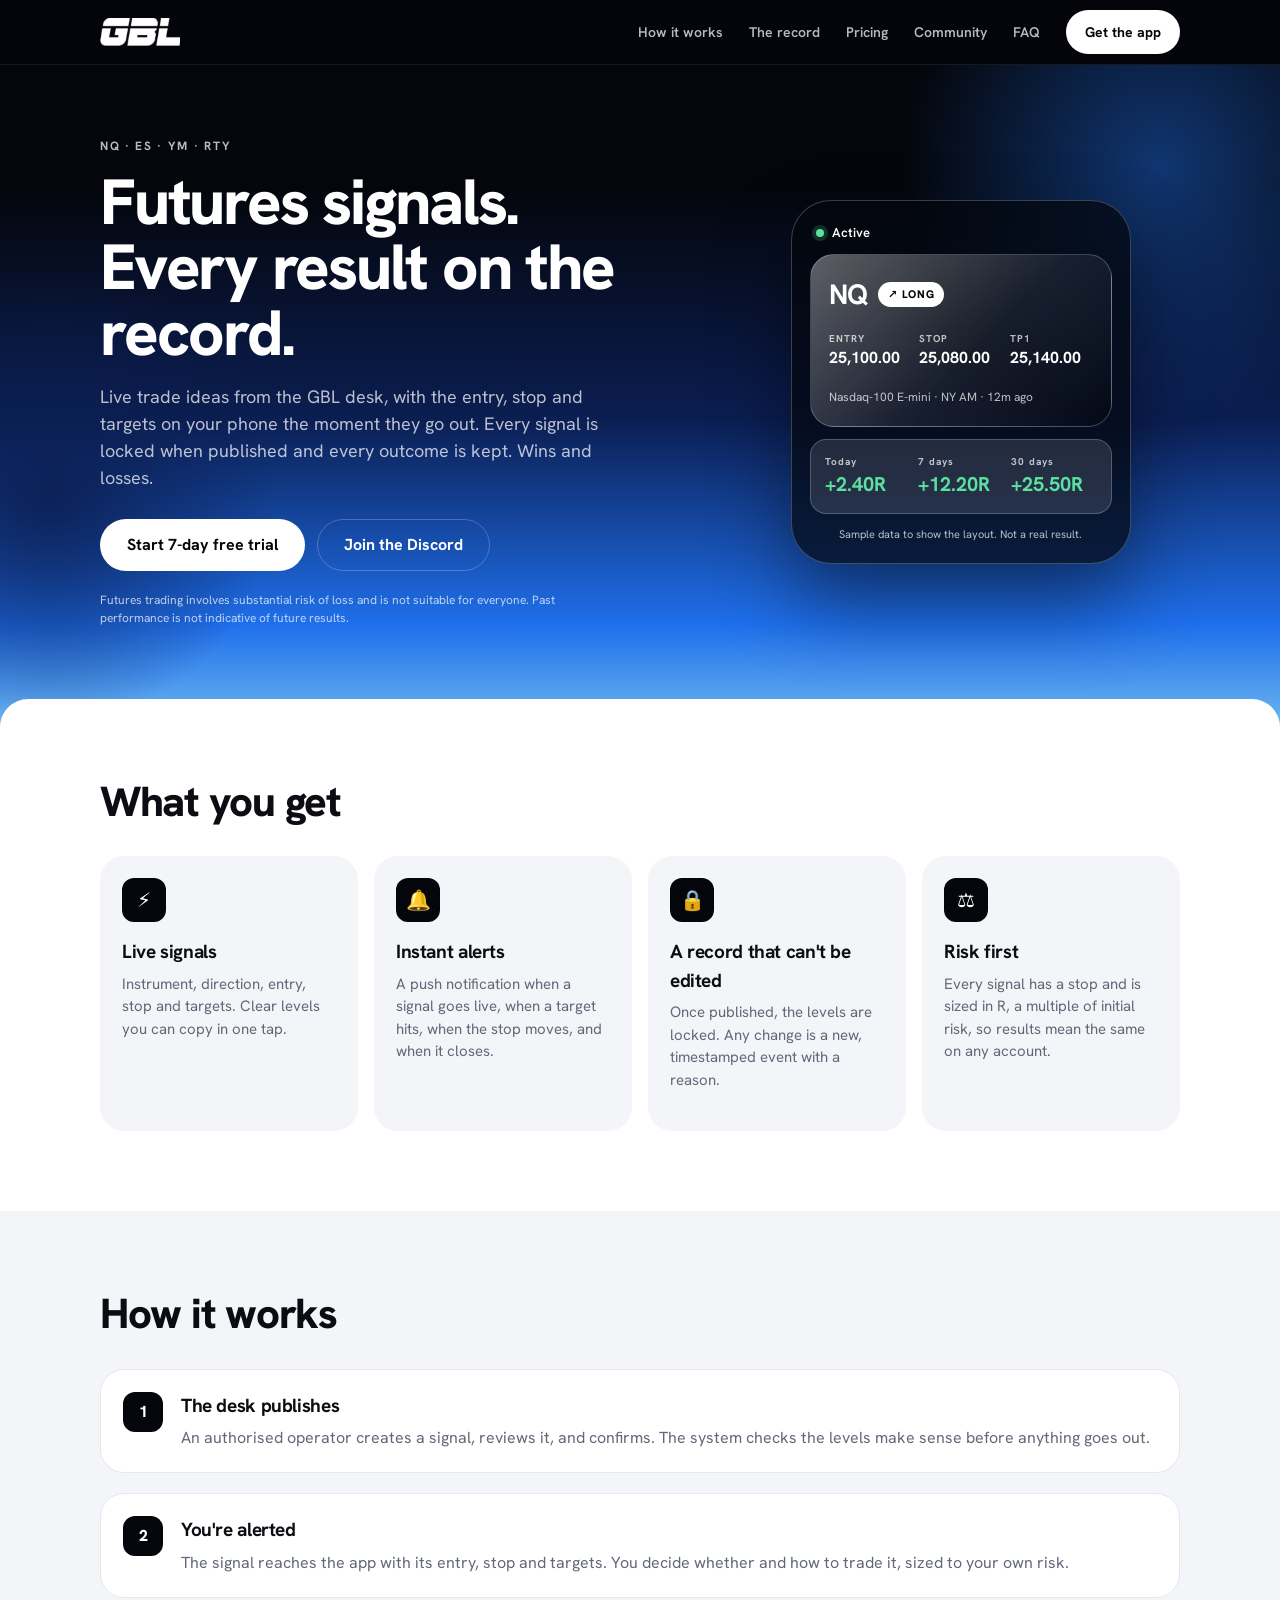
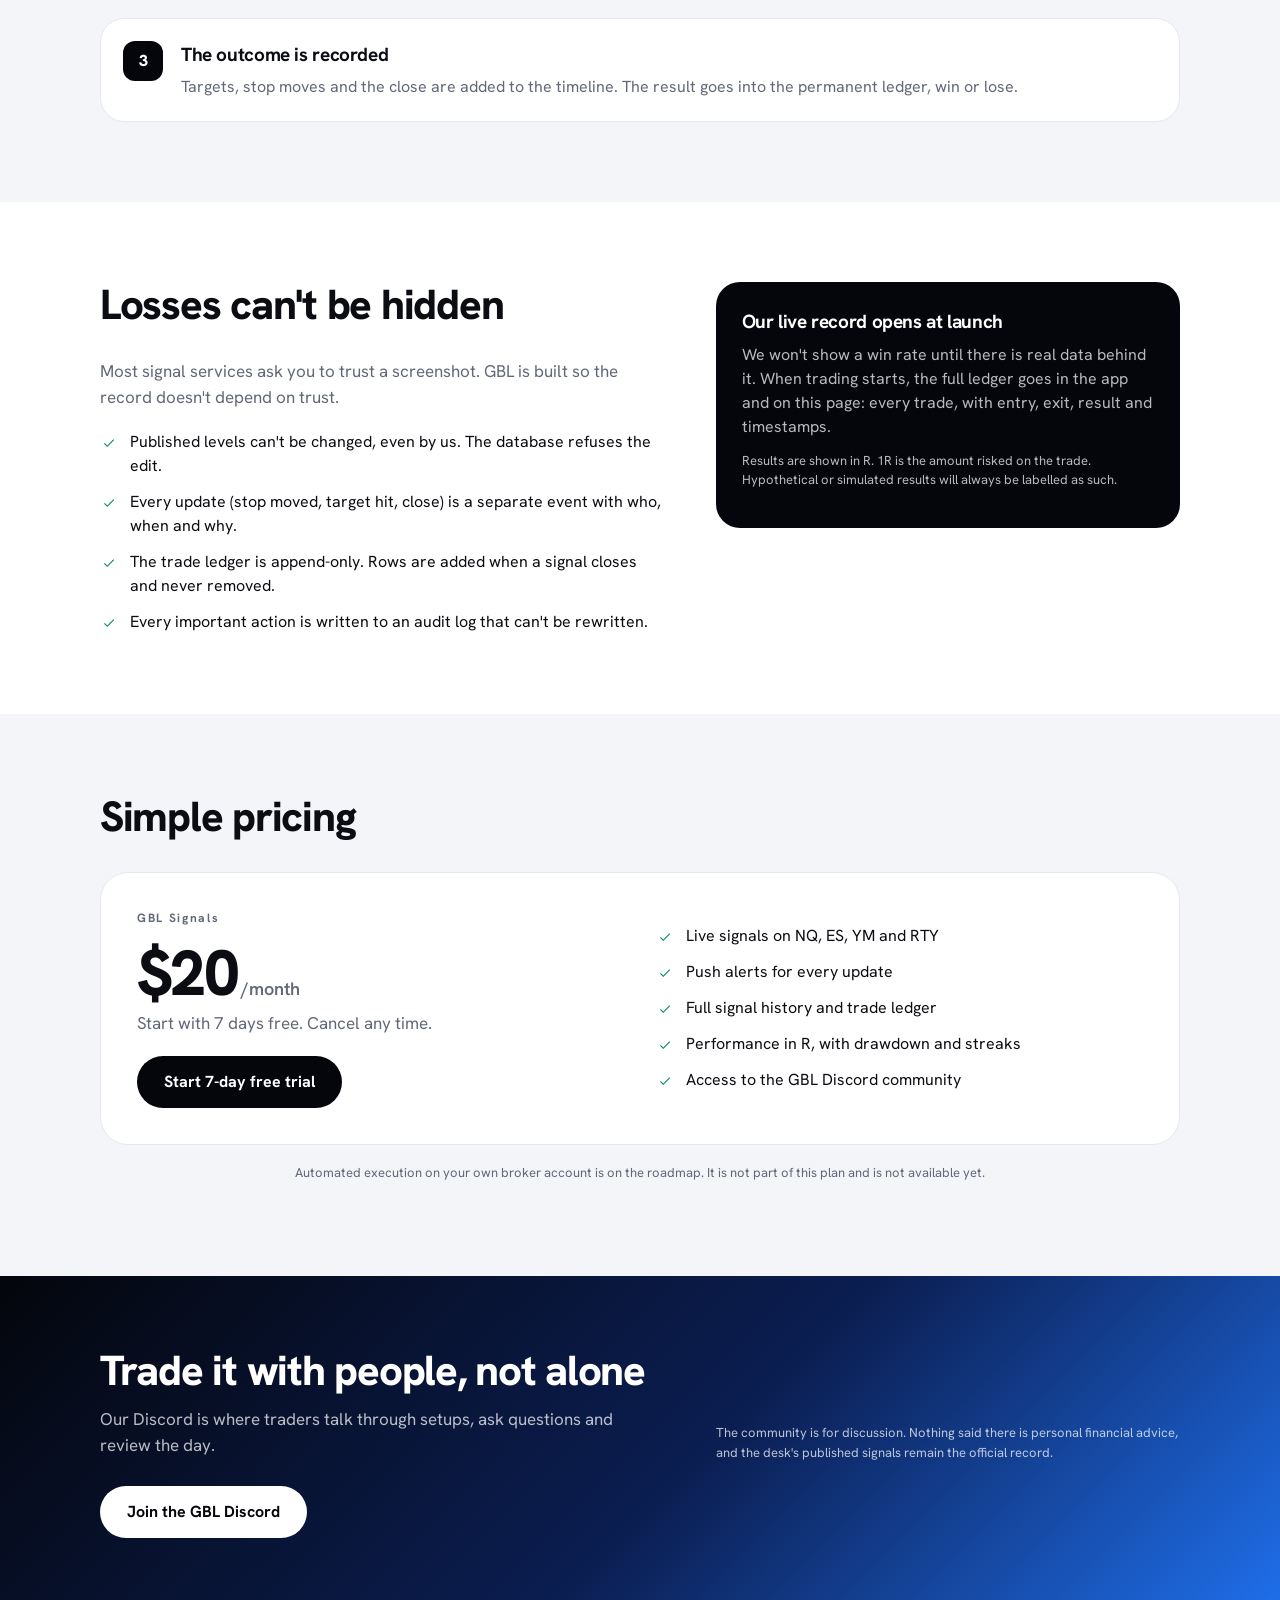
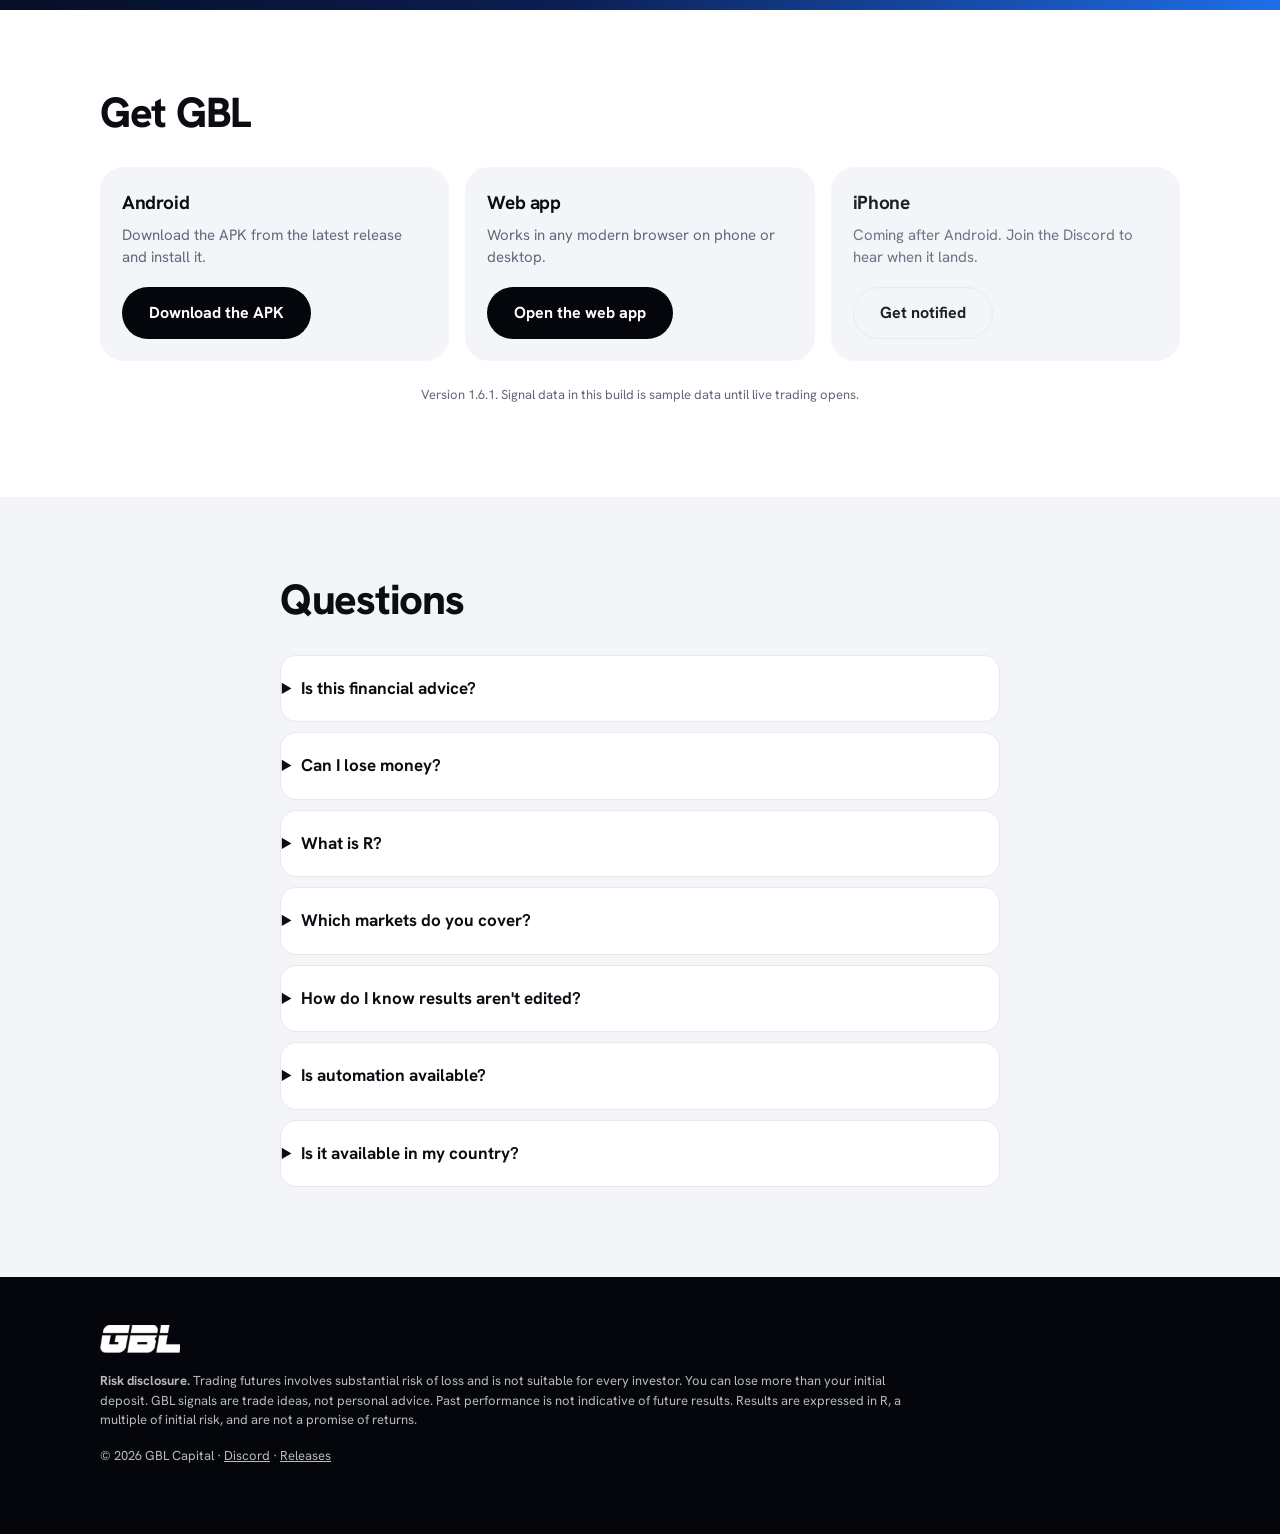
==== index.html @ c7ad6bd1 "Site and hosted web app: 1.6.1" ====
﻿<!doctype html>
<html lang="en">
<head>
  <meta charset="utf-8">
  <meta name="viewport" content="width=device-width, initial-scale=1">
  <title>GBL Capital: futures signals with every result on the record</title>
  <meta name="description" content="Live GBL futures signals for NQ, ES, YM and RTY with push alerts and a permanent record where losses can't be hidden. 7-day free trial, then $20/month.">
  <meta name="theme-color" content="#04060c">
  <meta property="og:title" content="GBL Capital: futures signals with every result on the record">
  <meta property="og:description" content="Live futures signals, push alerts, and a permanent record. Wins and losses.">
  <meta property="og:type" content="website">
  <meta property="og:image" content="assets/icon.png">
  <link rel="icon" type="image/png" href="assets/icon.png">
  <link rel="stylesheet" href="styles.css">
</head>
<body>
  <a class="skip" href="#main">Skip to content</a>

  <header class="nav" role="banner">
    <div class="wrap nav-in">
      <a class="brand" href="#top" aria-label="GBL Capital home"><img src="assets/gbl-logo.jpg" alt="GBL"></a>
      <nav aria-label="Main">
        <a href="#how">How it works</a>
        <a href="#record">The record</a>
        <a href="#pricing">Pricing</a>
        <a href="#community">Community</a>
        <a href="#faq">FAQ</a>
      </nav>
      <a class="btn btn-light btn-sm" href="#download">Get the app</a>
    </div>
  </header>

  <main id="main">
    <section class="hero" id="top">
      <div class="glow g1" aria-hidden="true"></div>
      <div class="glow g2" aria-hidden="true"></div>
      <div class="wrap hero-in">
        <div class="hero-copy">
          <p class="eyebrow">NQ &middot; ES &middot; YM &middot; RTY</p>
          <h1>Futures signals.<br>Every result on the record.</h1>
          <p class="lead">Live trade ideas from the GBL desk, with the entry, stop and targets on your phone the moment they go out. Every signal is locked when published and every outcome is kept. Wins and losses.</p>
          <div class="cta">
            <a class="btn btn-light" href="#download">Start 7-day free trial</a>
            <a class="btn btn-ghost" href="https://discord.gg/n9jqnd6Rq" rel="noopener">Join the Discord</a>
          </div>
          <p class="fine">Futures trading involves substantial risk of loss and is not suitable for everyone. Past performance is not indicative of future results.</p>
        </div>

        <div class="phone" role="img" aria-label="Sample GBL signal card: NQ long, entry 25,100, stop 25,080, first target 25,140">
          <div class="phone-top"><span class="dot-live"></span> Active</div>
          <div class="card-glass">
            <div class="card-row"><strong class="sym">NQ</strong><span class="pill">&#8599; LONG</span></div>
            <div class="levels">
              <div><small>ENTRY</small><b>25,100.00</b></div>
              <div><small>STOP</small><b>25,080.00</b></div>
              <div><small>TP1</small><b>25,140.00</b></div>
            </div>
            <small class="muted">Nasdaq-100 E-mini &middot; NY AM &middot; 12m ago</small>
          </div>
          <div class="strip">
            <div><small>Today</small><b class="pos">+2.40R</b></div>
            <div><small>7 days</small><b class="pos">+12.20R</b></div>
            <div><small>30 days</small><b class="pos">+25.50R</b></div>
          </div>
          <p class="sample">Sample data to show the layout. Not a real result.</p>
        </div>
      </div>
    </section>

    <section class="sheet" id="what">
      <div class="wrap">
        <h2>What you get</h2>
        <div class="grid4">
          <article class="tile">
            <div class="ico" aria-hidden="true">&#9889;</div>
            <h3>Live signals</h3>
            <p>Instrument, direction, entry, stop and targets. Clear levels you can copy in one tap.</p>
          </article>
          <article class="tile">
            <div class="ico" aria-hidden="true">&#128276;</div>
            <h3>Instant alerts</h3>
            <p>A push notification when a signal goes live, when a target hits, when the stop moves, and when it closes.</p>
          </article>
          <article class="tile">
            <div class="ico" aria-hidden="true">&#128274;</div>
            <h3>A record that can't be edited</h3>
            <p>Once published, the levels are locked. Any change is a new, timestamped event with a reason.</p>
          </article>
          <article class="tile">
            <div class="ico" aria-hidden="true">&#9878;</div>
            <h3>Risk first</h3>
            <p>Every signal has a stop and is sized in R, a multiple of initial risk, so results mean the same on any account.</p>
          </article>
        </div>
      </div>
    </section>

    <section class="sheet alt" id="how">
      <div class="wrap">
        <h2>How it works</h2>
        <ol class="steps">
          <li><span>1</span><div><h3>The desk publishes</h3><p>An authorised operator creates a signal, reviews it, and confirms. The system checks the levels make sense before anything goes out.</p></div></li>
          <li><span>2</span><div><h3>You're alerted</h3><p>The signal reaches the app with its entry, stop and targets. You decide whether and how to trade it, sized to your own risk.</p></div></li>
          <li><span>3</span><div><h3>The outcome is recorded</h3><p>Targets, stop moves and the close are added to the timeline. The result goes into the permanent ledger, win or lose.</p></div></li>
        </ol>
      </div>
    </section>

    <section class="sheet" id="record">
      <div class="wrap two">
        <div>
          <h2>Losses can't be hidden</h2>
          <p class="body">Most signal services ask you to trust a screenshot. GBL is built so the record doesn't depend on trust.</p>
          <ul class="checks">
            <li>Published levels can't be changed, even by us. The database refuses the edit.</li>
            <li>Every update (stop moved, target hit, close) is a separate event with who, when and why.</li>
            <li>The trade ledger is append-only. Rows are added when a signal closes and never removed.</li>
            <li>Every important action is written to an audit log that can't be rewritten.</li>
          </ul>
        </div>
        <aside class="note">
          <h3>Our live record opens at launch</h3>
          <p>We won't show a win rate until there is real data behind it. When trading starts, the full ledger goes in the app and on this page: every trade, with entry, exit, result and timestamps.</p>
          <p class="small">Results are shown in R. 1R is the amount risked on the trade. Hypothetical or simulated results will always be labelled as such.</p>
        </aside>
      </div>
    </section>

    <section class="sheet alt" id="pricing">
      <div class="wrap">
        <h2>Simple pricing</h2>
        <div class="price">
          <div>
            <p class="eyebrow dark">GBL Signals</p>
            <p class="amount">$20<span>/month</span></p>
            <p class="body">Start with 7 days free. Cancel any time.</p>
            <a class="btn btn-dark" href="#download">Start 7-day free trial</a>
          </div>
          <ul class="checks">
            <li>Live signals on NQ, ES, YM and RTY</li>
            <li>Push alerts for every update</li>
            <li>Full signal history and trade ledger</li>
            <li>Performance in R, with drawdown and streaks</li>
            <li>Access to the GBL Discord community</li>
          </ul>
        </div>
        <p class="small center">Automated execution on your own broker account is on the roadmap. It is not part of this plan and is not available yet.</p>
      </div>
    </section>

    <section class="community" id="community">
      <div class="wrap two">
        <div>
          <h2>Trade it with people, not alone</h2>
          <p class="lead sm">Our Discord is where traders talk through setups, ask questions and review the day.</p>
          <a class="btn btn-light" href="https://discord.gg/n9jqnd6Rq" rel="noopener">Join the GBL Discord</a>
        </div>
        <p class="small onblue">The community is for discussion. Nothing said there is personal financial advice, and the desk's published signals remain the official record.</p>
      </div>
    </section>

    <section class="sheet" id="download">
      <div class="wrap">
        <h2>Get GBL</h2>
        <div class="grid3">
          <article class="tile">
            <h3>Android</h3>
            <p>Download the APK from the latest release and install it.</p>
            <a class="btn btn-dark" href="https://github.com/eddyndumia/gbl-capital-app/releases/latest">Download the APK</a>
          </article>
          <article class="tile">
            <h3>Web app</h3>
            <p>Works in any modern browser on phone or desktop.</p>
            <a class="btn btn-dark" href="app/">Open the web app</a>
          </article>
          <article class="tile muted-tile">
            <h3>iPhone</h3>
            <p>Coming after Android. Join the Discord to hear when it lands.</p>
            <a class="btn btn-outline" href="https://discord.gg/n9jqnd6Rq" rel="noopener">Get notified</a>
          </article>
        </div>
        <p class="small center">Version 1.6.1. Signal data in this build is sample data until live trading opens.</p>
      </div>
    </section>

    <section class="sheet alt" id="faq">
      <div class="wrap narrow">
        <h2>Questions</h2>
        <details><summary>Is this financial advice?</summary><p>No. Signals are trade ideas from the GBL desk. They are not personal advice, and you are responsible for your own decisions and position size.</p></details>
        <details><summary>Can I lose money?</summary><p>Yes. Futures are leveraged and losses can exceed what you put in. Every GBL signal has a stop, but stops can slip in fast markets. Only trade money you can afford to lose.</p></details>
        <details><summary>What is R?</summary><p>R is a unit of risk. If a trade risks 20 points and exits 40 points in profit, it made +2R. Using R means results are comparable whatever your account size.</p></details>
        <details><summary>Which markets do you cover?</summary><p>CME index futures: NQ (Nasdaq-100), ES (S&amp;P 500), YM (Dow) and RTY (Russell 2000).</p></details>
        <details><summary>How do I know results aren't edited?</summary><p>Published levels are locked at the database level, updates are separate timestamped events, and the ledger only ever grows. You can see the whole history in the app.</p></details>
        <details><summary>Is automation available?</summary><p>Not yet. It is planned, with paper trading first and strict risk limits. It is not included in the current plan.</p></details>
        <details><summary>Is it available in my country?</summary><p>Availability depends on your country and local rules. The app checks your country when you sign up.</p></details>
      </div>
    </section>
  </main>

  <footer class="foot">
    <div class="wrap">
      <span class="logo-crop"><img src="assets/gbl-logo.jpg" alt="GBL"></span>
      <p class="risk"><strong>Risk disclosure.</strong> Trading futures involves substantial risk of loss and is not suitable for every investor. You can lose more than your initial deposit. GBL signals are trade ideas, not personal advice. Past performance is not indicative of future results. Results are expressed in R, a multiple of initial risk, and are not a promise of returns.</p>
      <p class="small">&copy; 2026 GBL Capital &middot; <a href="https://discord.gg/n9jqnd6Rq" rel="noopener">Discord</a> &middot; <a href="https://github.com/eddyndumia/gbl-capital-app/releases">Releases</a></p>
    </div>
  </footer>
</body>
</html>
---- styles.css ----
@font-face { font-family: "Hanken Grotesk"; src: url("assets/fonts/HankenGrotesk.ttf") format("truetype"); font-weight: 400 800; font-display: swap; }
/* GBL launch site. Tokens mirror the app (lib/core/design/tokens.dart). */
:root {
  --ink: #04060c;
  --navy: #0b1e52;
  --blue: #1f6feb;
  --sky: #7cc4f2;
  --ice: #d6f3f8;
  --sheet: #ffffff;
  --surface: #f3f5f9;
  --line: #e5e8ef;
  --text: #0b0d12;
  --text-2: #626879;
  --on-dark: #ffffff;
  --on-dark-2: rgba(255, 255, 255, 0.72);
  --glass: rgba(255, 255, 255, 0.12);
  --glass-line: rgba(255, 255, 255, 0.22);
  --pos: #0e8a53;
  --pos-dark: #5ce0a0;
  --r-sm: 12px;
  --r-md: 16px;
  --r-lg: 24px;
  --r-sheet: 28px;
}

* { box-sizing: border-box; }
html { scroll-behavior: smooth; }
@media (prefers-reduced-motion: reduce) { html { scroll-behavior: auto; } * { animation: none !important; transition: none !important; } }

body {
  margin: 0;
  font-family: "Hanken Grotesk", system-ui, -apple-system, "Segoe UI", Roboto, sans-serif;
  color: var(--text);
  background: var(--ink);
  line-height: 1.5;
  -webkit-font-smoothing: antialiased;
  font-feature-settings: "tnum";
}
a { color: inherit; }
img { max-width: 100%; display: block; }
:focus-visible { outline: 3px solid var(--sky); outline-offset: 3px; border-radius: 6px; }

.wrap { width: 100%; max-width: 1120px; margin: 0 auto; padding: 0 20px; }
.narrow { max-width: 760px; }
.center { text-align: center; }

.skip { position: absolute; left: -999px; top: 8px; background: #fff; color: var(--ink); padding: 10px 14px; border-radius: 8px; z-index: 100; }
.skip:focus { left: 8px; }

/* ---------- nav */
.nav { position: sticky; top: 0; z-index: 50; background: rgba(4, 6, 12, 0.94); backdrop-filter: blur(14px); border-bottom: 1px solid rgba(255, 255, 255, 0.08); }
.nav-in { display: flex; align-items: center; gap: 24px; height: 64px; }
.brand, .logo-crop { display: block; width: 80px; height: 28px; overflow: hidden; position: relative; }
.brand img, .logo-crop img { position: absolute; width: 105px; height: 105px; left: -13px; top: -37px; max-width: none; mix-blend-mode: screen; }
.nav nav { display: flex; gap: 22px; margin-left: auto; }
.nav nav a { text-decoration: none; color: var(--on-dark-2); font-weight: 600; font-size: 14px; padding: 12px 2px; }
.nav nav a:hover { color: var(--on-dark); }
@media (max-width: 820px) { .nav nav { display: none; } .nav .btn { margin-left: auto; } }

/* ---------- buttons */
.btn { display: inline-flex; align-items: center; justify-content: center; min-height: 52px; padding: 0 26px; border-radius: 999px; font-weight: 700; font-size: 16px; text-decoration: none; border: 1px solid transparent; transition: transform .15s ease, background .15s ease; cursor: pointer; }
.btn:hover { transform: translateY(-1px); }
.btn-sm { min-height: 44px; padding: 0 18px; font-size: 14px; }
.btn-light { background: #fff; color: var(--ink); }
.btn-dark { background: var(--ink); color: #fff; }
.btn-ghost { background: transparent; color: #fff; border-color: var(--glass-line); }
.btn-ghost:hover { background: var(--glass); }
.btn-outline { background: transparent; color: var(--text); border-color: var(--line); }

/* ---------- hero */
.hero { position: relative; overflow: hidden; background: linear-gradient(180deg, var(--ink) 0%, var(--ink) 18%, var(--navy) 52%, var(--blue) 82%, var(--sky) 100%); padding: 72px 0 120px; color: var(--on-dark); }
.glow { position: absolute; border-radius: 50%; pointer-events: none; }
.g1 { width: 520px; height: 520px; right: -140px; top: -160px; background: radial-gradient(circle, rgba(31, 111, 235, 0.45), transparent 70%); }
.g2 { width: 460px; height: 460px; left: -180px; top: 200px; background: radial-gradient(circle, rgba(11, 30, 82, 0.9), transparent 70%); }
.hero-in { position: relative; display: grid; grid-template-columns: 1.15fr 0.85fr; gap: 48px; align-items: center; }
@media (max-width: 900px) { .hero-in { grid-template-columns: 1fr; } .hero { padding: 48px 0 96px; } }
.eyebrow { margin: 0 0 14px; font-size: 12px; font-weight: 700; letter-spacing: 0.14em; color: var(--on-dark-2); }
.eyebrow.dark { color: var(--text-2); }
h1 { margin: 0 0 18px; font-size: clamp(38px, 6vw, 64px); line-height: 1.02; letter-spacing: -0.035em; font-weight: 800; }
.lead { margin: 0 0 28px; font-size: 18px; max-width: 540px; color: var(--on-dark-2); }
.lead.sm { font-size: 17px; }
.cta { display: flex; gap: 12px; flex-wrap: wrap; margin-bottom: 20px; }
.fine { max-width: 520px; margin: 0; font-size: 12px; color: var(--on-dark-2); }

/* ---------- phone mock */
.phone { justify-self: center; width: min(340px, 100%); padding: 18px; border-radius: 40px; background: rgba(4, 6, 12, 0.72); border: 1px solid var(--glass-line); box-shadow: 0 40px 80px rgba(0, 0, 0, 0.45); }
.phone-top { display: flex; align-items: center; gap: 8px; font-size: 13px; font-weight: 600; margin: 4px 6px 12px; }
.dot-live { width: 8px; height: 8px; border-radius: 50%; background: var(--pos-dark); box-shadow: 0 0 0 4px rgba(92, 224, 160, 0.18); }
.card-glass { padding: 18px; border-radius: var(--r-lg); border: 1px solid var(--glass-line); background: linear-gradient(135deg, rgba(255, 255, 255, 0.36), rgba(255, 255, 255, 0.08) 55%, rgba(0, 0, 0, 0.2)); }
.card-row { display: flex; align-items: center; gap: 10px; margin-bottom: 16px; }
.sym { font-size: 28px; letter-spacing: -0.03em; }
.pill { background: #fff; color: var(--ink); font-size: 11px; font-weight: 800; letter-spacing: 0.06em; padding: 4px 10px; border-radius: 999px; }
.levels { display: grid; grid-template-columns: repeat(3, 1fr); gap: 8px; margin-bottom: 14px; }
.levels small, .strip small { display: block; font-size: 10px; font-weight: 700; letter-spacing: 0.1em; color: var(--on-dark-2); }
.levels b { font-size: 16px; }
.muted { color: var(--on-dark-2); font-size: 12px; }
.strip { display: grid; grid-template-columns: repeat(3, 1fr); gap: 8px; margin-top: 12px; padding: 14px; border-radius: var(--r-md); background: var(--glass); border: 1px solid var(--glass-line); }
.strip b { font-size: 20px; }
.pos { color: var(--pos-dark); }
.sample { margin: 12px 4px 2px; font-size: 11px; color: var(--on-dark-2); text-align: center; }

/* ---------- sheets */
.sheet { background: var(--sheet); padding: 80px 0; }
.sheet.alt { background: var(--surface); }
.hero + .sheet { margin-top: -48px; position: relative; border-radius: var(--r-sheet) var(--r-sheet) 0 0; }
h2 { margin: 0 0 32px; font-size: clamp(28px, 4vw, 42px); line-height: 1.08; letter-spacing: -0.03em; font-weight: 800; }
h3 { margin: 0 0 6px; font-size: 19px; letter-spacing: -0.02em; }
.body { color: var(--text-2); font-size: 17px; margin: 0 0 20px; }
.small { font-size: 13px; color: var(--text-2); }
.grid4 { display: grid; grid-template-columns: repeat(4, 1fr); gap: 16px; }
.grid3 { display: grid; grid-template-columns: repeat(3, 1fr); gap: 16px; margin-bottom: 24px; }
@media (max-width: 960px) { .grid4 { grid-template-columns: repeat(2, 1fr); } .grid3 { grid-template-columns: 1fr; } }
@media (max-width: 560px) { .grid4 { grid-template-columns: 1fr; } .sheet { padding: 56px 0; } }
.tile { padding: 22px; background: var(--surface); border-radius: var(--r-lg); display: flex; flex-direction: column; align-items: flex-start; }
.alt .tile, .sheet.alt .tile { background: #fff; border: 1px solid var(--line); }
.tile p { margin: 0 0 18px; color: var(--text-2); font-size: 15px; flex: 1; }
.ico { width: 44px; height: 44px; display: grid; place-items: center; border-radius: var(--r-sm); background: var(--ink); color: #fff; font-size: 20px; margin-bottom: 16px; }
.muted-tile { opacity: 0.92; }

.steps { list-style: none; margin: 0; padding: 0; display: grid; gap: 20px; }
.steps li { display: flex; gap: 18px; align-items: flex-start; background: #fff; border: 1px solid var(--line); border-radius: var(--r-lg); padding: 22px; }
.steps li > span { flex: none; width: 40px; height: 40px; display: grid; place-items: center; border-radius: 12px; background: var(--ink); color: #fff; font-weight: 800; }
.steps p { margin: 0; color: var(--text-2); }

.two { display: grid; grid-template-columns: 1.1fr 0.9fr; gap: 48px; align-items: start; }
@media (max-width: 900px) { .two { grid-template-columns: 1fr; gap: 28px; } }
.checks { list-style: none; margin: 0; padding: 0; display: grid; gap: 12px; }
.checks li { position: relative; padding-left: 30px; font-size: 16px; }
.checks li::before { content: ""; position: absolute; left: 0; top: 4px; width: 18px; height: 18px; border-radius: 50%; background: var(--pos); mask: url("data:image/svg+xml;utf8,<svg xmlns='http://www.w3.org/2000/svg' viewBox='0 0 24 24'><path d='M9 16.2 4.8 12l-1.4 1.4L9 19 21 7l-1.4-1.4z'/></svg>") center / 14px no-repeat; -webkit-mask: url("data:image/svg+xml;utf8,<svg xmlns='http://www.w3.org/2000/svg' viewBox='0 0 24 24'><path d='M9 16.2 4.8 12l-1.4 1.4L9 19 21 7l-1.4-1.4z'/></svg>") center / 14px no-repeat; }
.note { background: var(--ink); color: #fff; border-radius: var(--r-lg); padding: 26px; }
.note p { color: var(--on-dark-2); margin: 0 0 12px; }
.note .small { color: var(--on-dark-2); }

.price { display: grid; grid-template-columns: 1fr 1fr; gap: 32px; align-items: center; background: #fff; border: 1px solid var(--line); border-radius: var(--r-sheet); padding: 36px; margin-bottom: 18px; }
@media (max-width: 800px) { .price { grid-template-columns: 1fr; padding: 24px; } }
.amount { margin: 0 0 6px; font-size: 64px; font-weight: 800; letter-spacing: -0.04em; line-height: 1; }
.amount span { font-size: 18px; font-weight: 600; color: var(--text-2); letter-spacing: 0; margin-left: 4px; }

.community { background: linear-gradient(135deg, var(--ink), var(--navy) 55%, var(--blue)); color: #fff; padding: 72px 0; }
.community h2 { margin-bottom: 14px; }
.onblue { color: var(--on-dark-2); align-self: center; margin: 0; }

details { background: #fff; border: 1px solid var(--line); border-radius: var(--r-md); padding: 4px 20px; margin-bottom: 10px; }
summary { cursor: pointer; padding: 16px 0; font-weight: 700; font-size: 17px; list-style-position: outside; min-height: 48px; }
details p { margin: 0 0 16px; color: var(--text-2); }

.foot { background: var(--ink); color: var(--on-dark-2); padding: 48px 0 56px; }
.logo-crop { margin-bottom: 18px; }
.risk { max-width: 820px; font-size: 13px; margin: 0 0 16px; }
.foot .small { color: var(--on-dark-2); }
.foot a { text-decoration-thickness: 1px; }
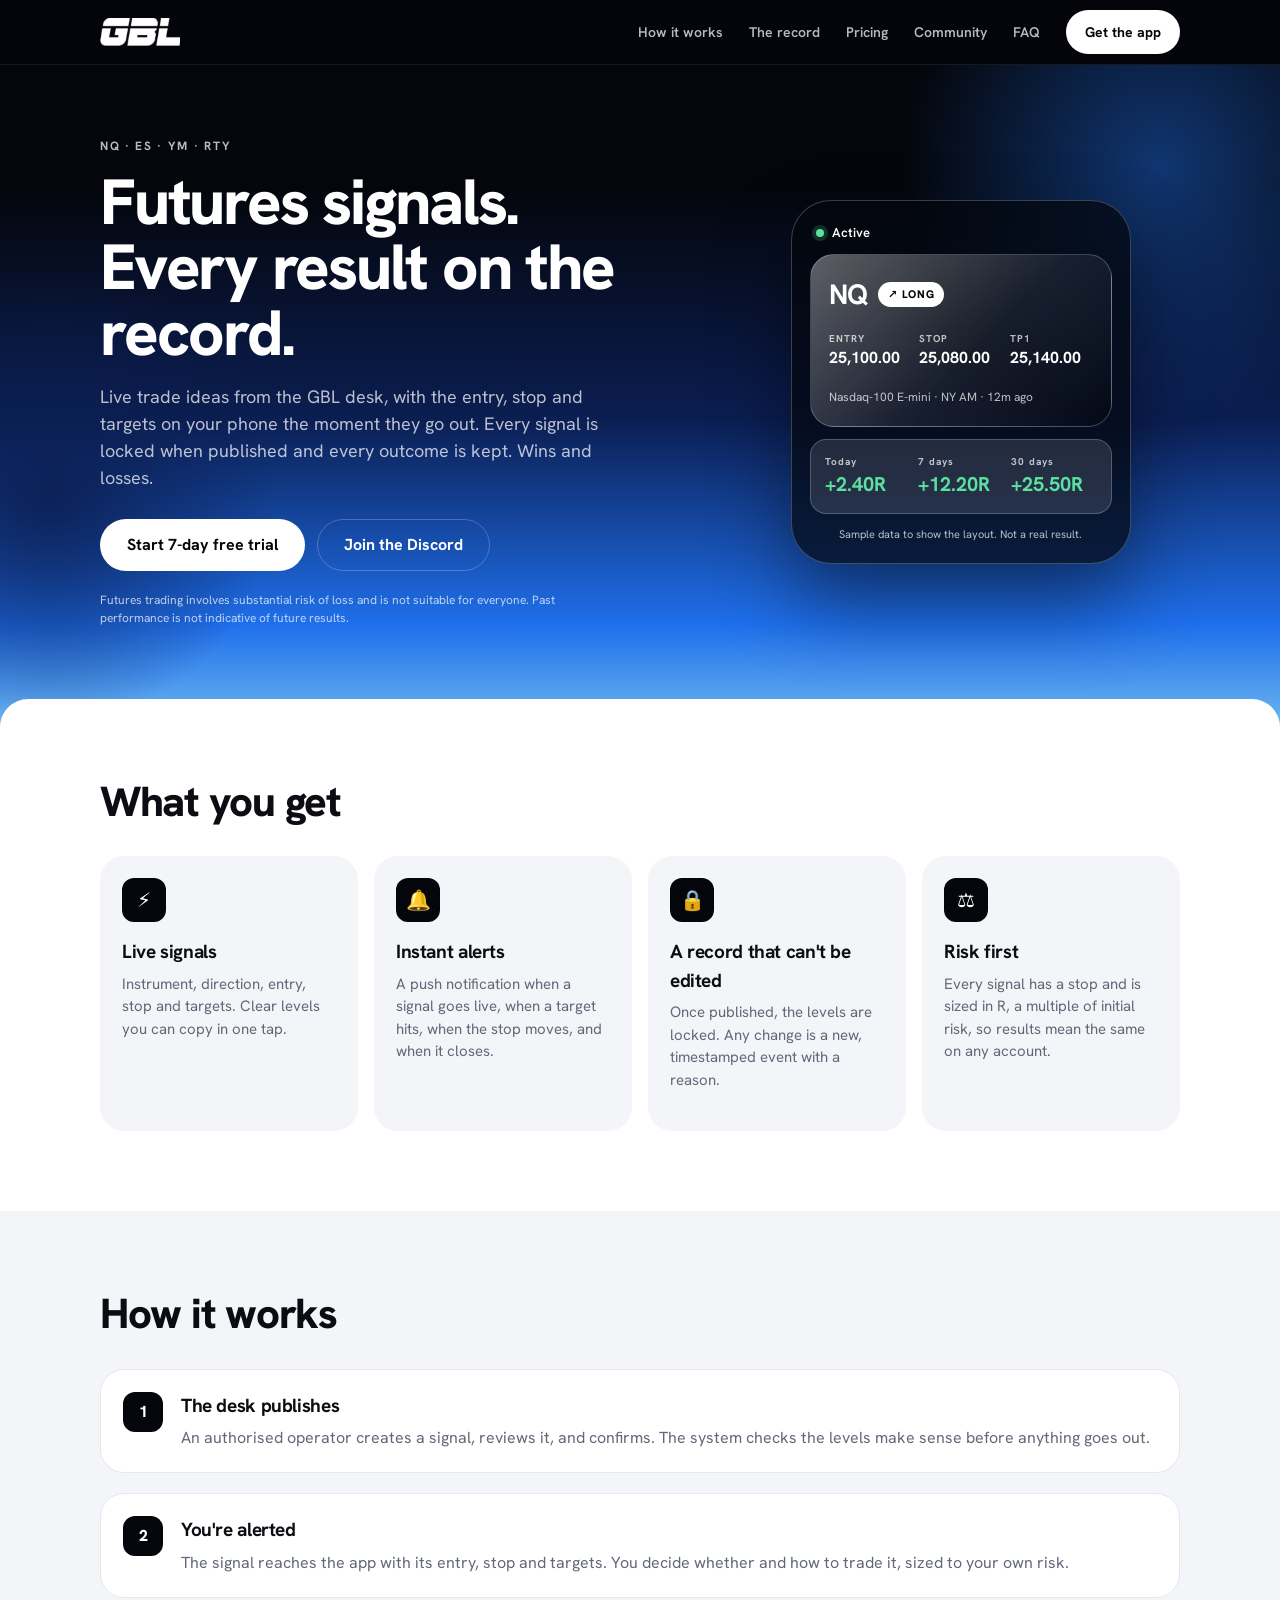
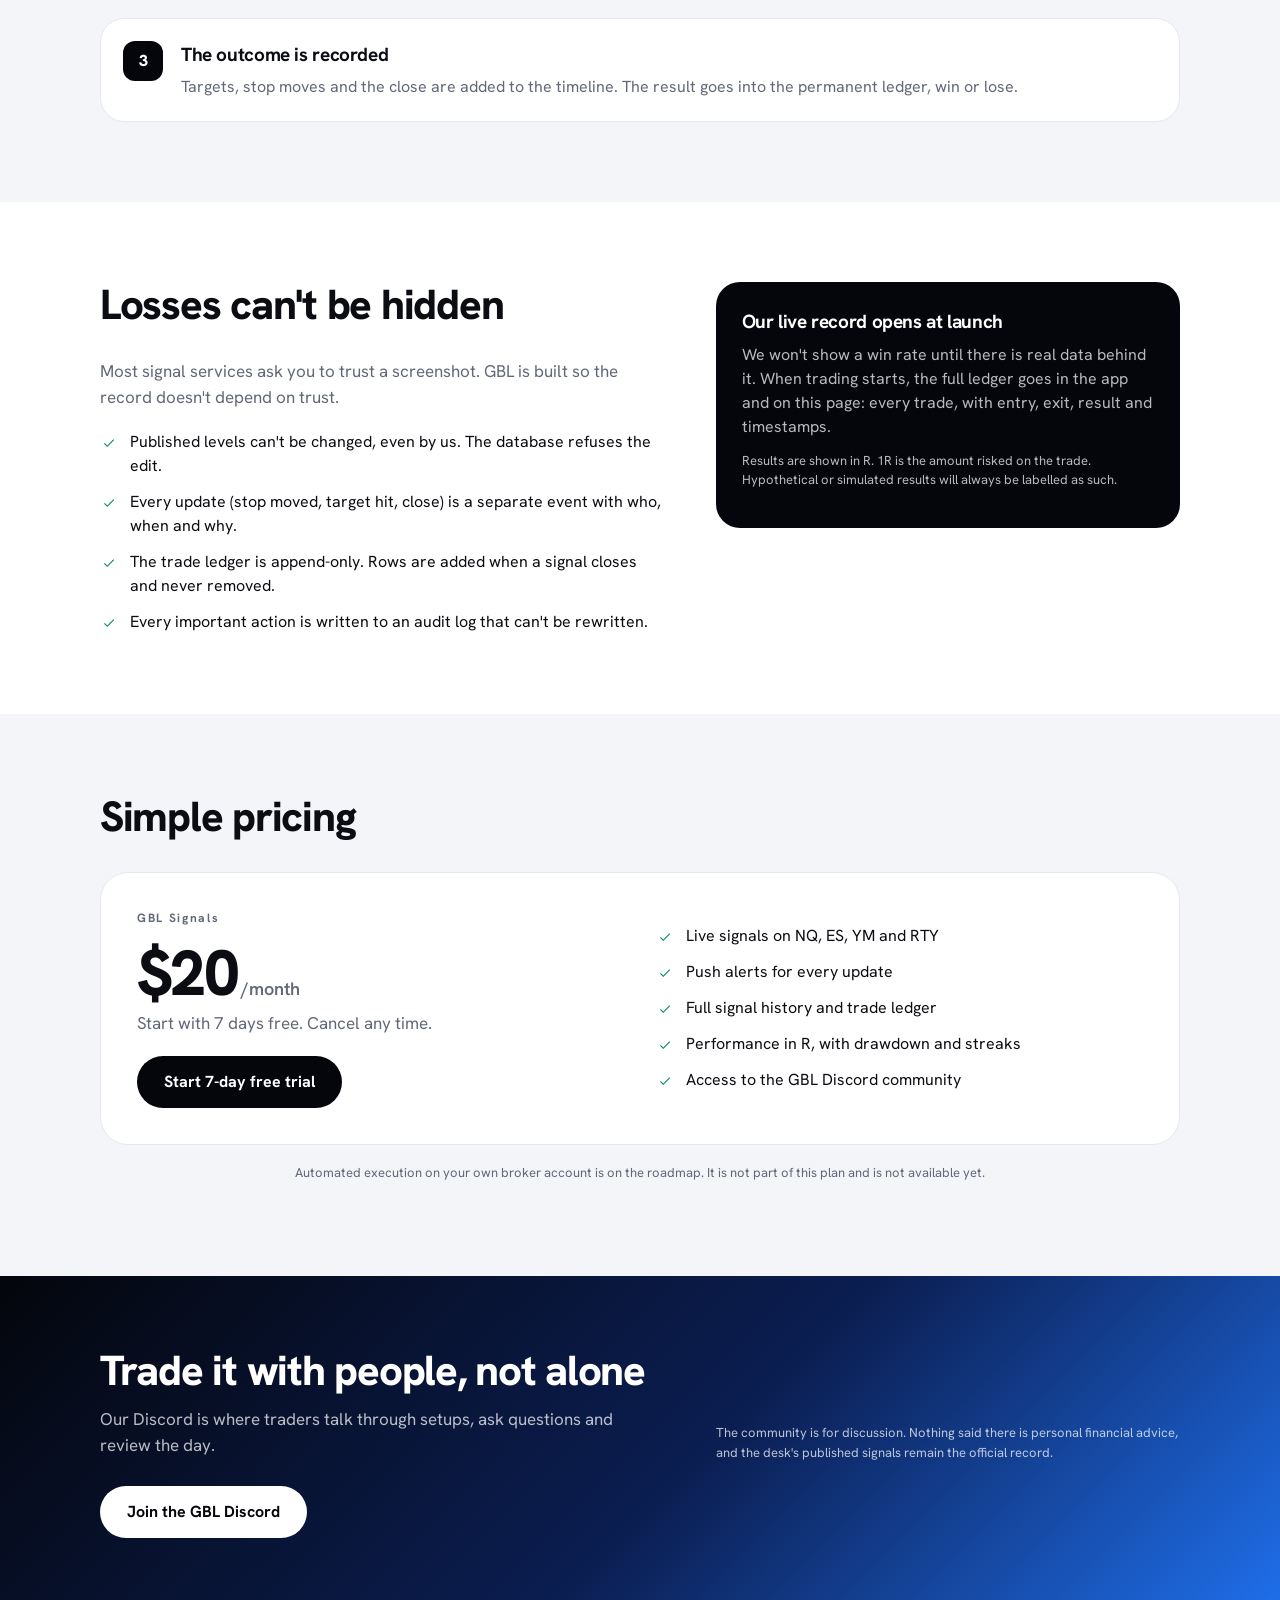
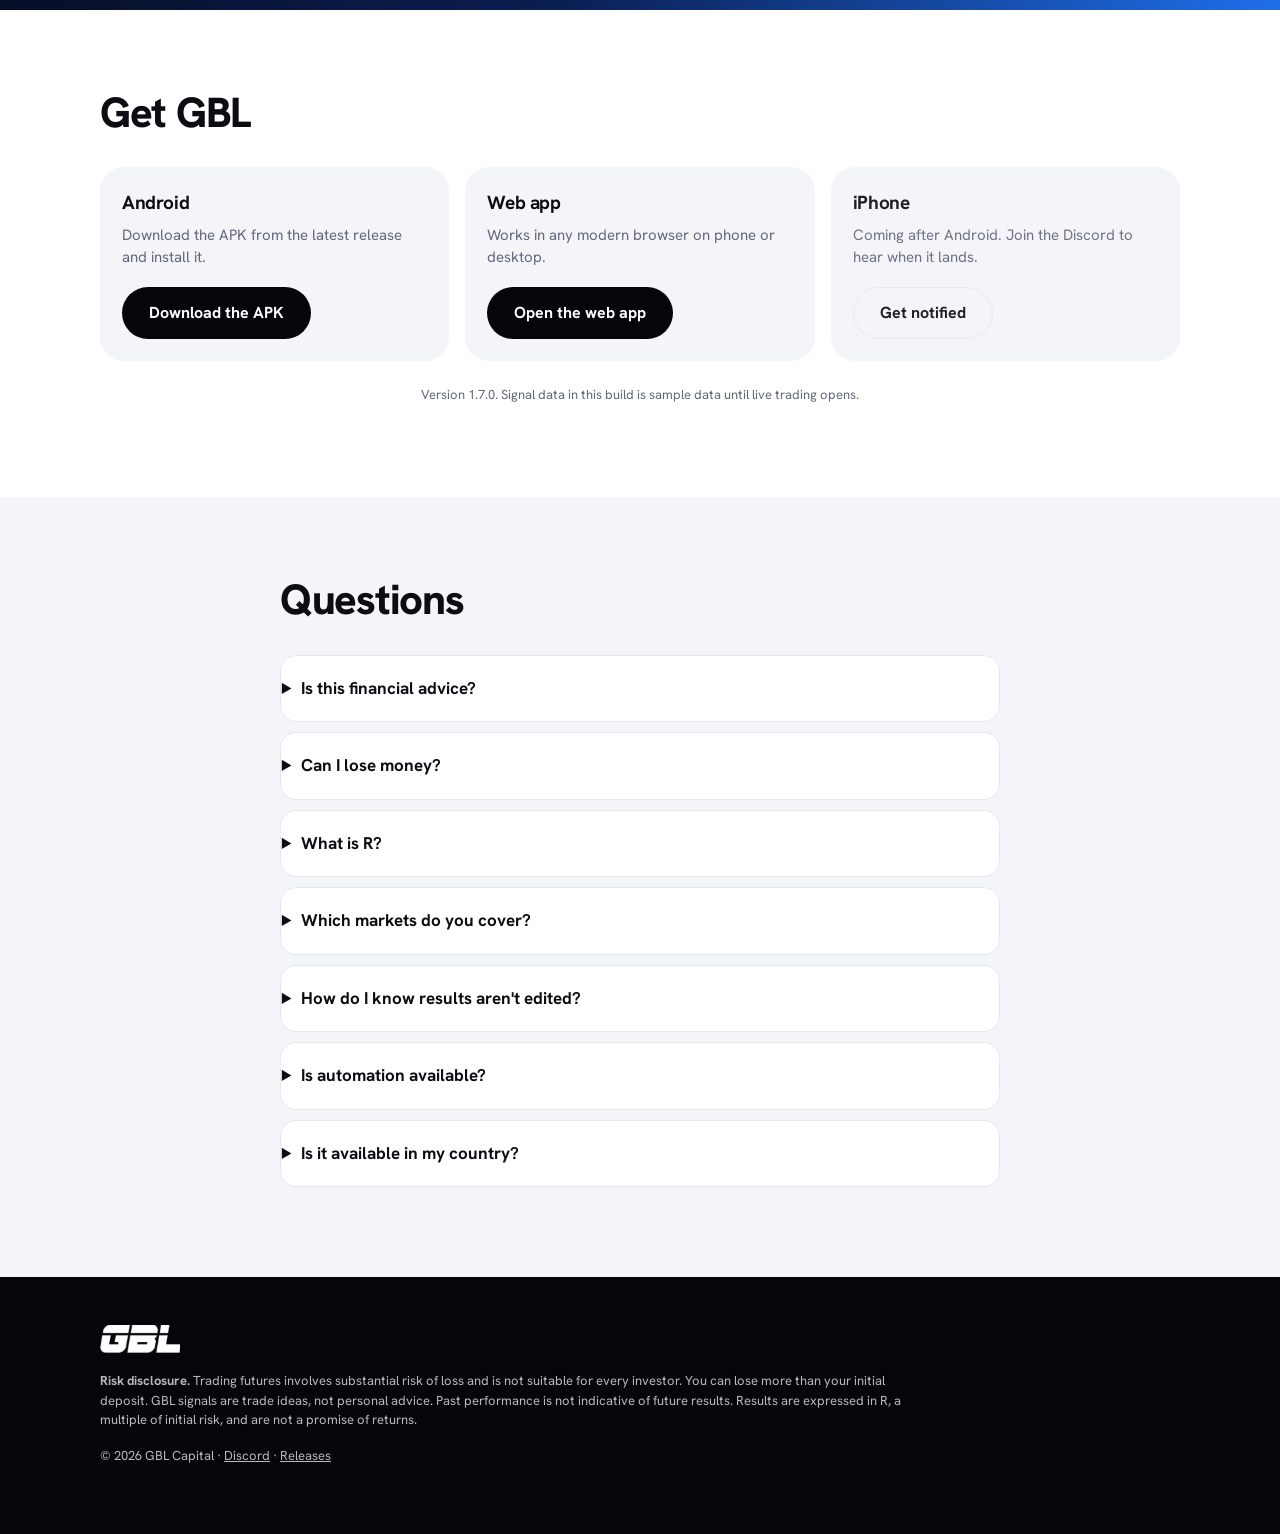
==== commit 68f76052: "Site and hosted web app: 1.7.0" ====
--- a/index.html
+++ b/index.html
@@ -179,7 +179,7 @@
             <a class="btn btn-outline" href="https://discord.gg/n9jqnd6Rq" rel="noopener">Get notified</a>
           </article>
         </div>
-        <p class="small center">Version 1.6.1. Signal data in this build is sample data until live trading opens.</p>
+        <p class="small center">Version 1.7.0. Signal data in this build is sample data until live trading opens.</p>
       </div>
     </section>
 
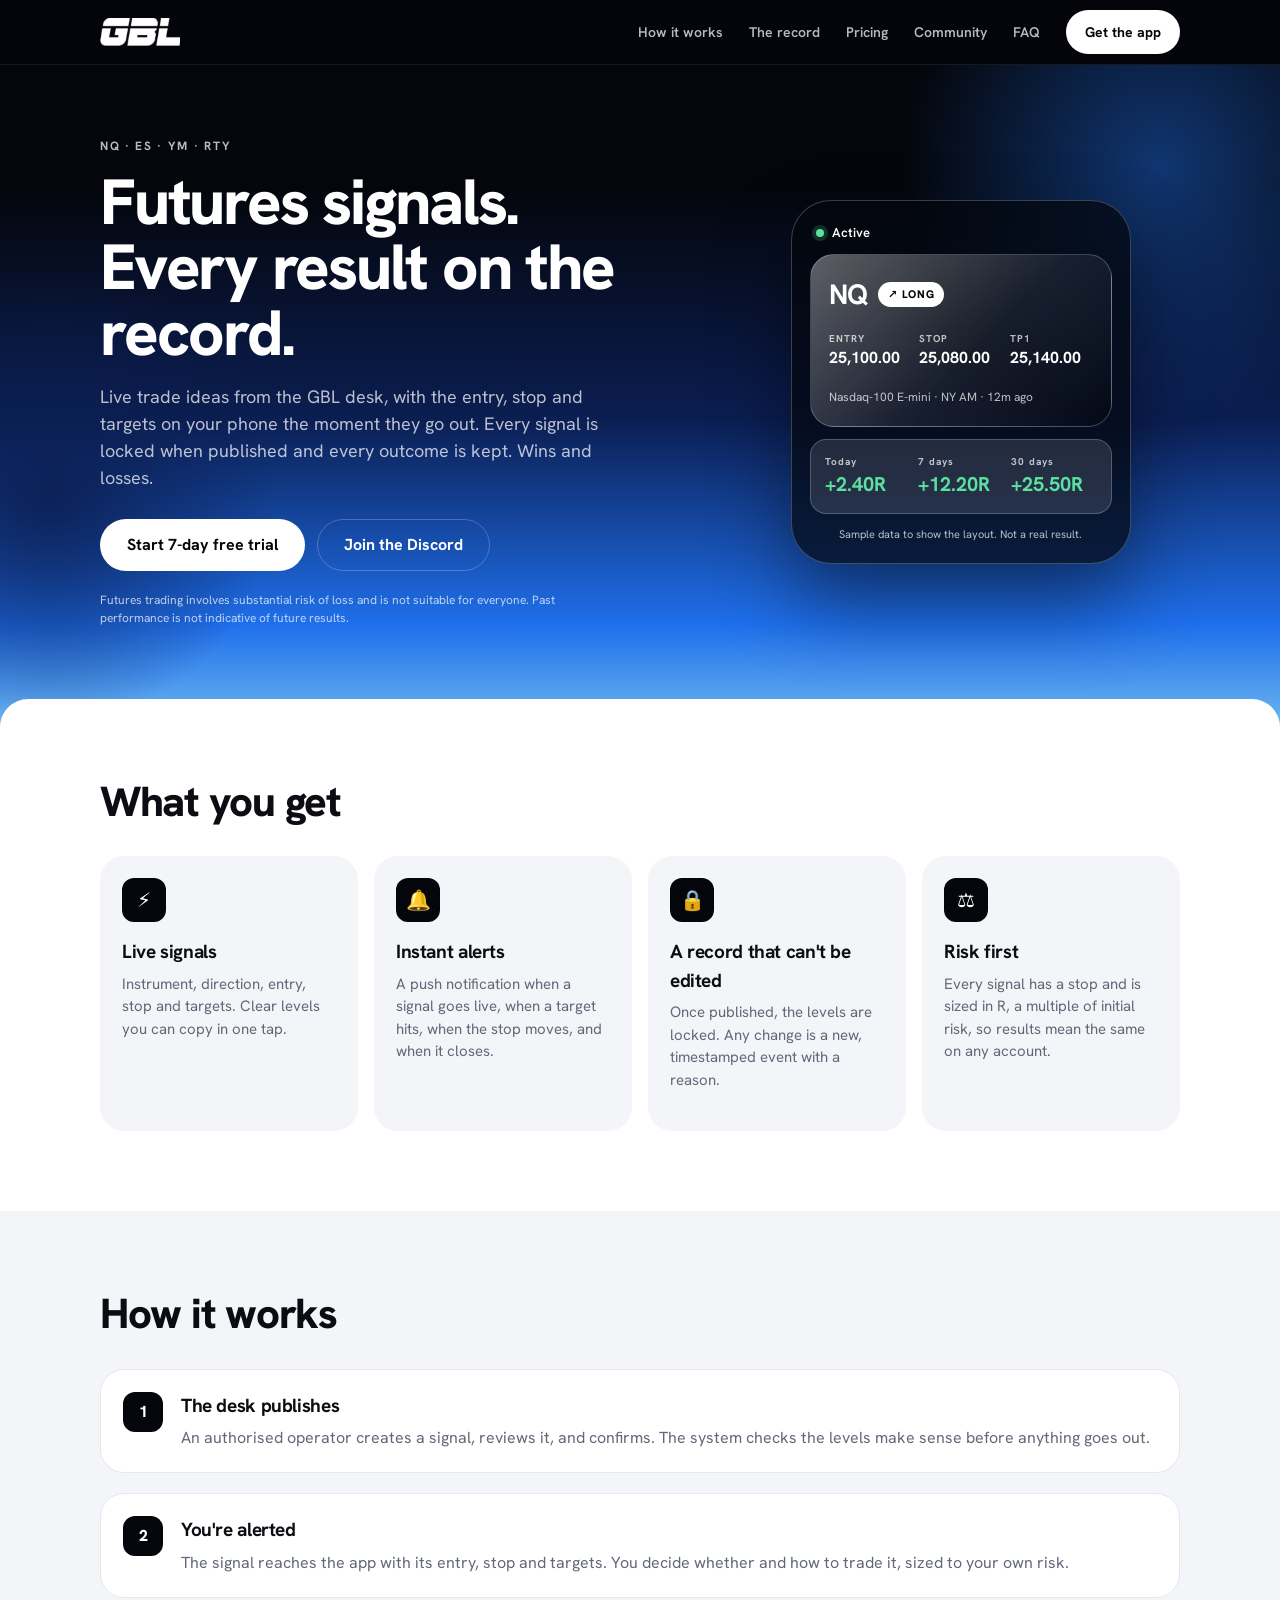
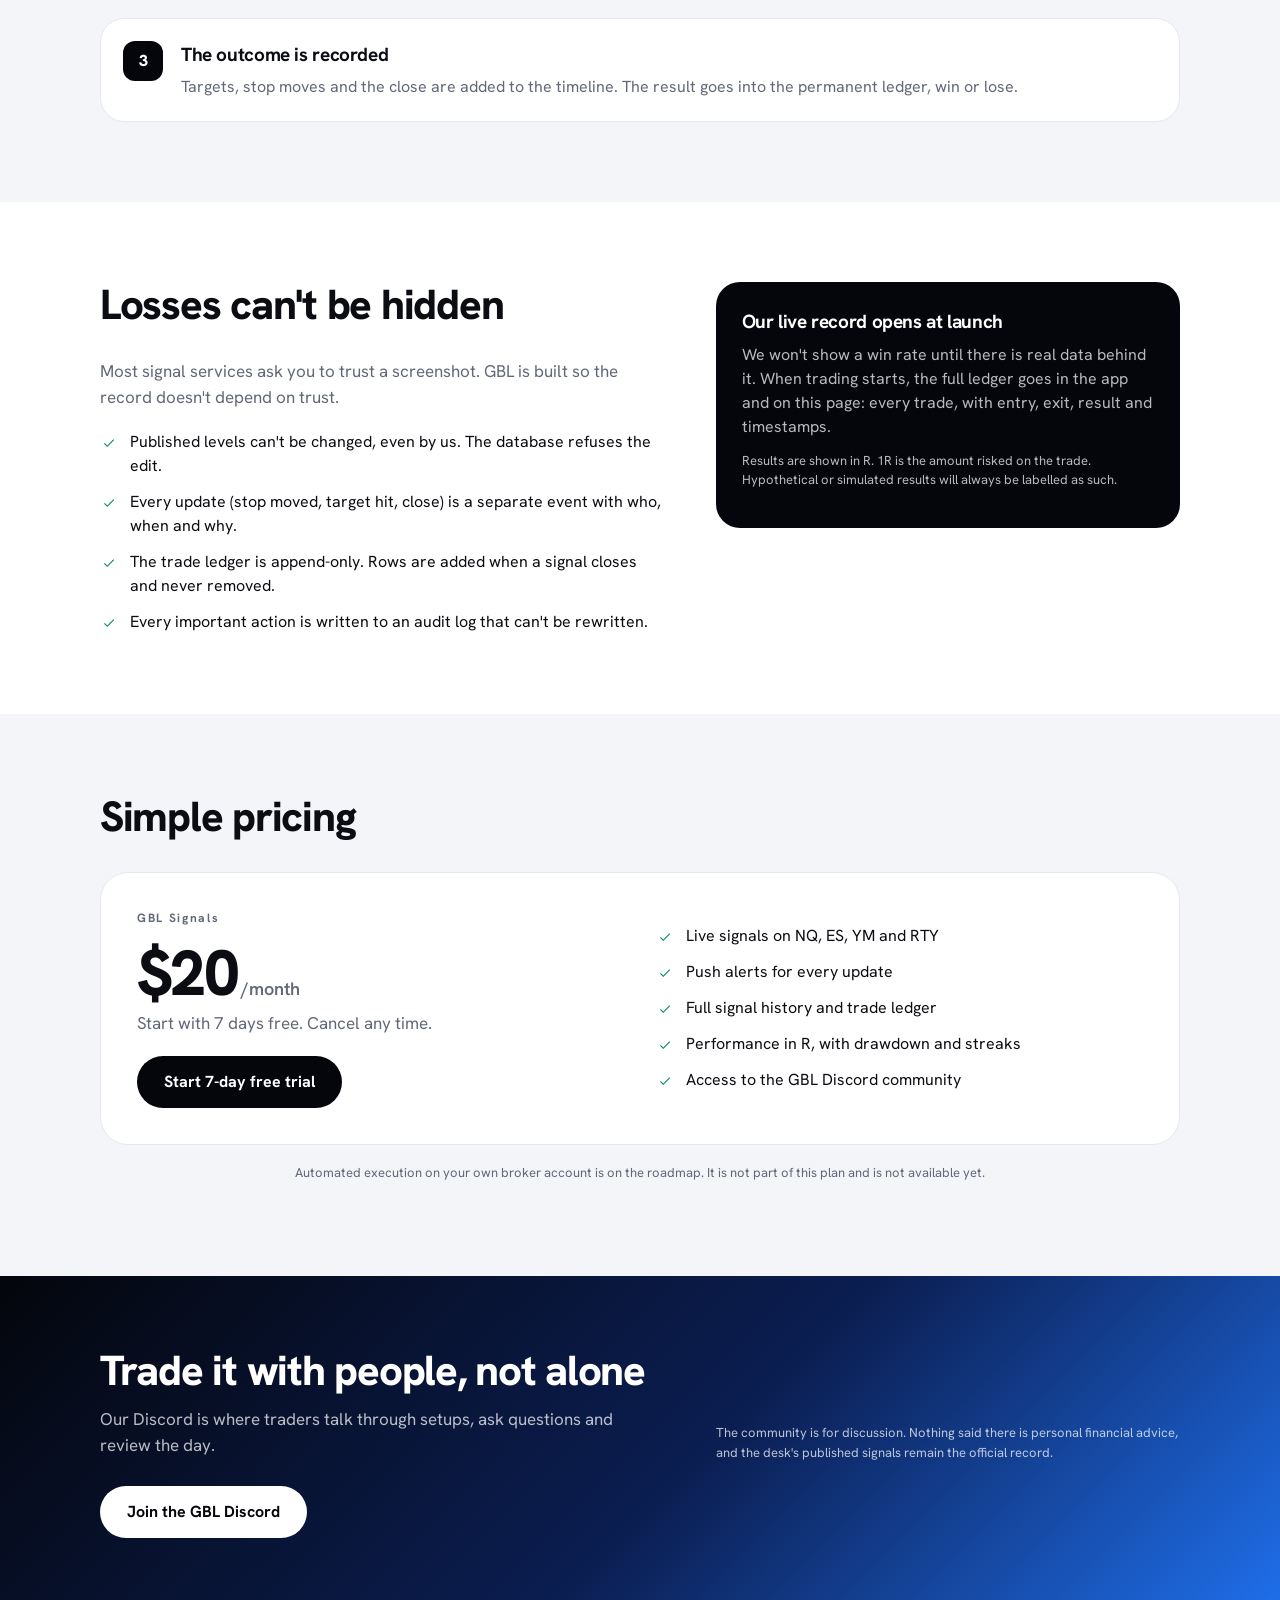
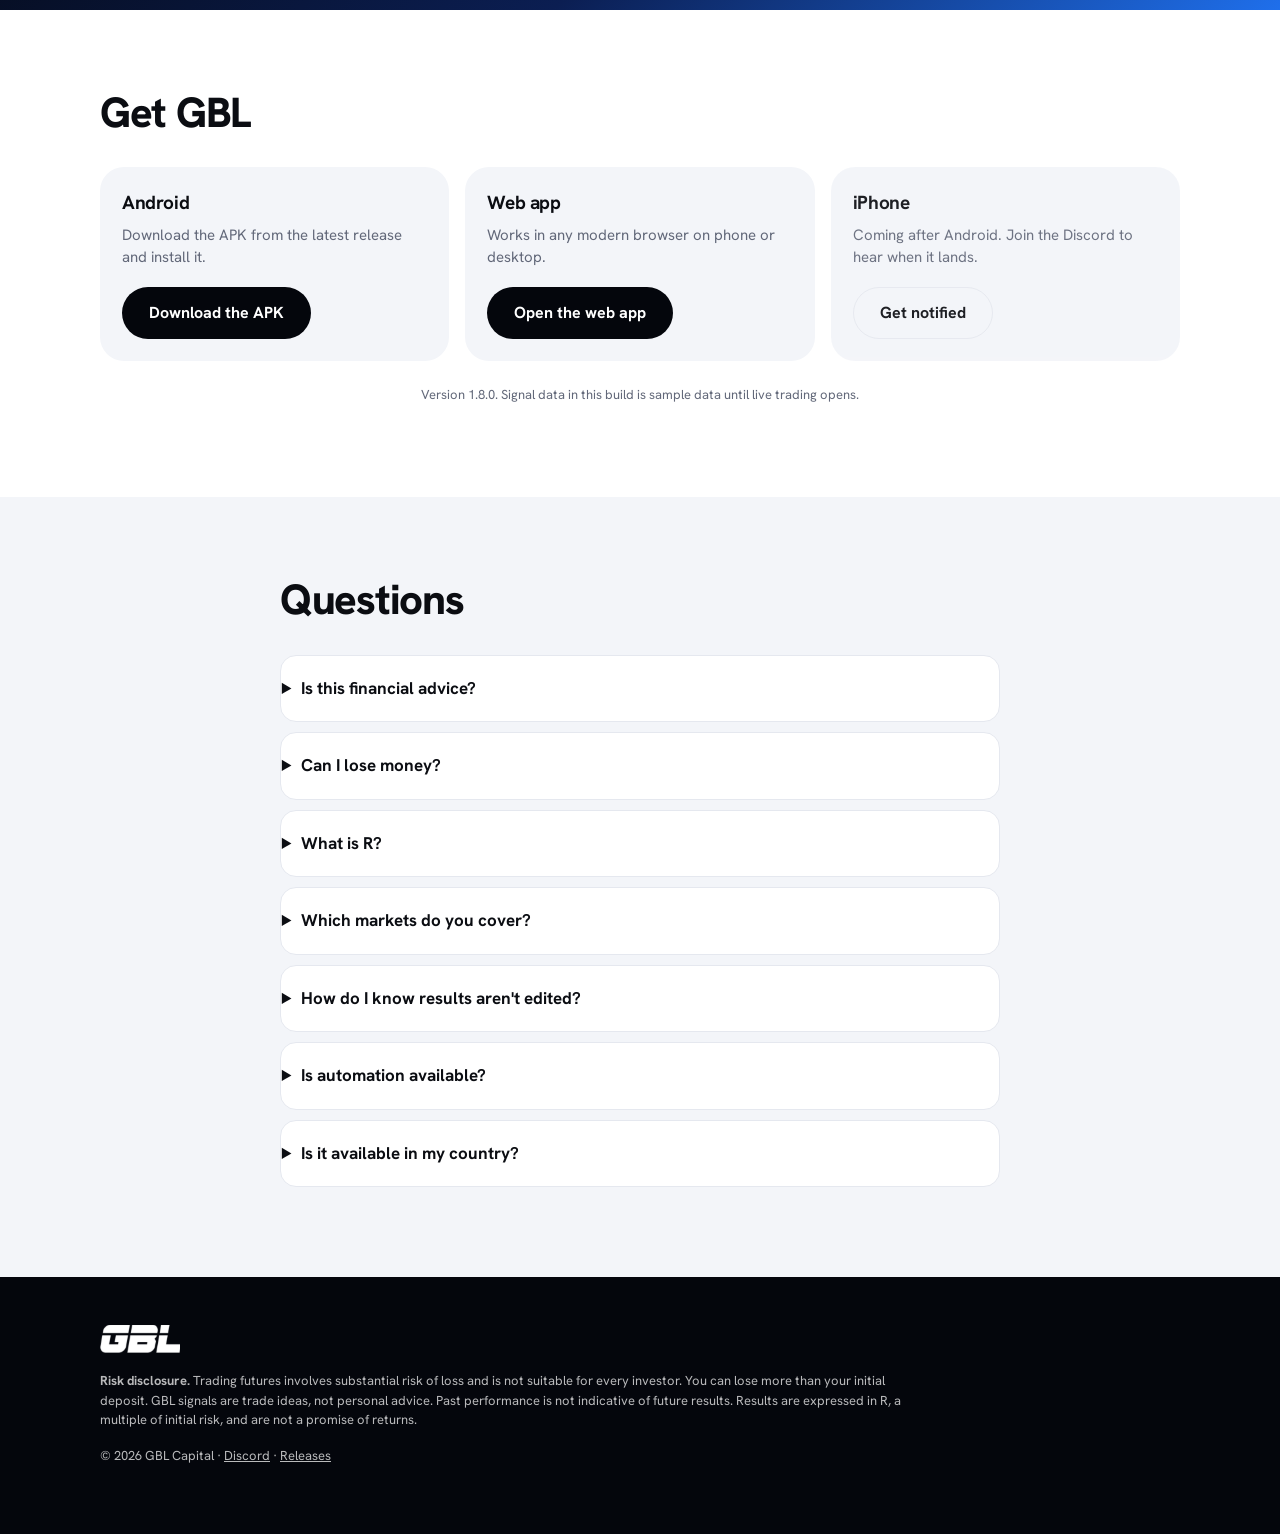
==== commit 941abd25: "Site and hosted web app: 1.8.0" ====
--- a/index.html
+++ b/index.html
@@ -179,7 +179,7 @@
             <a class="btn btn-outline" href="https://discord.gg/n9jqnd6Rq" rel="noopener">Get notified</a>
           </article>
         </div>
-        <p class="small center">Version 1.7.0. Signal data in this build is sample data until live trading opens.</p>
+        <p class="small center">Version 1.8.0. Signal data in this build is sample data until live trading opens.</p>
       </div>
     </section>
 
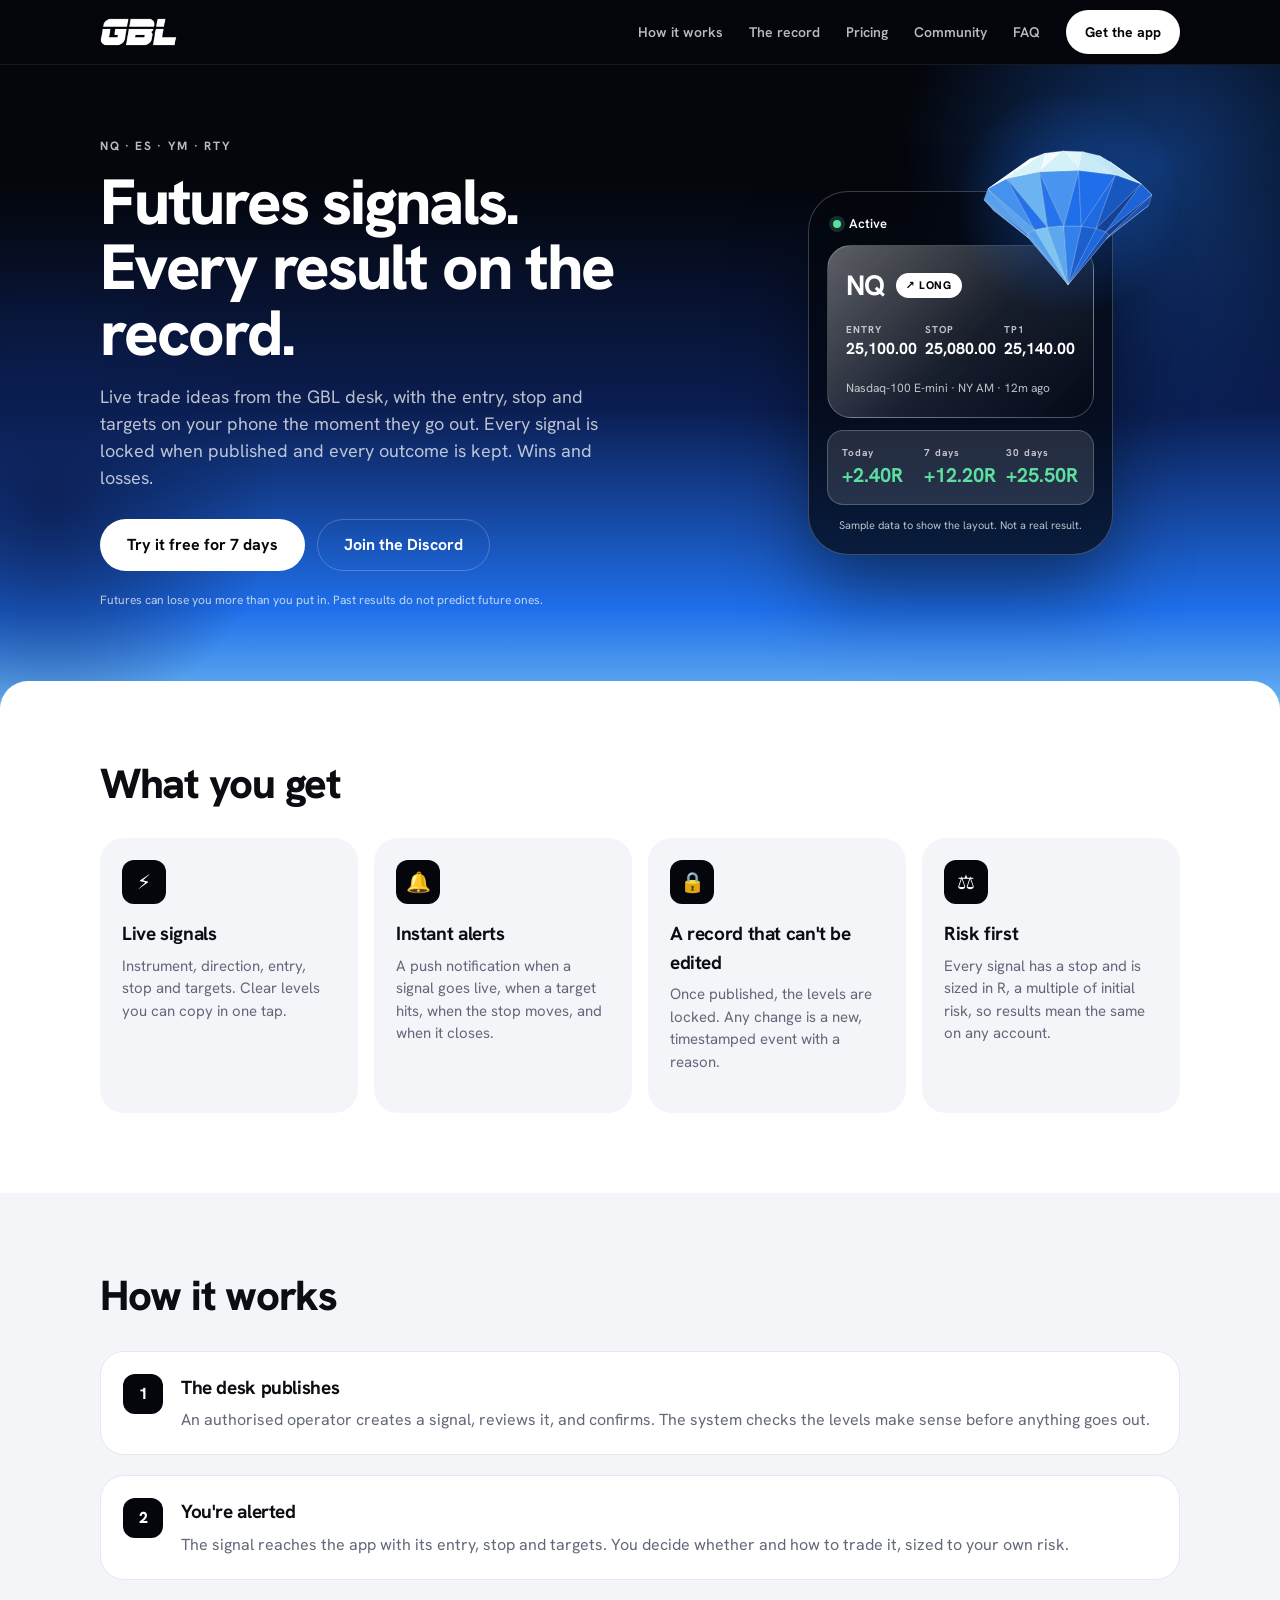
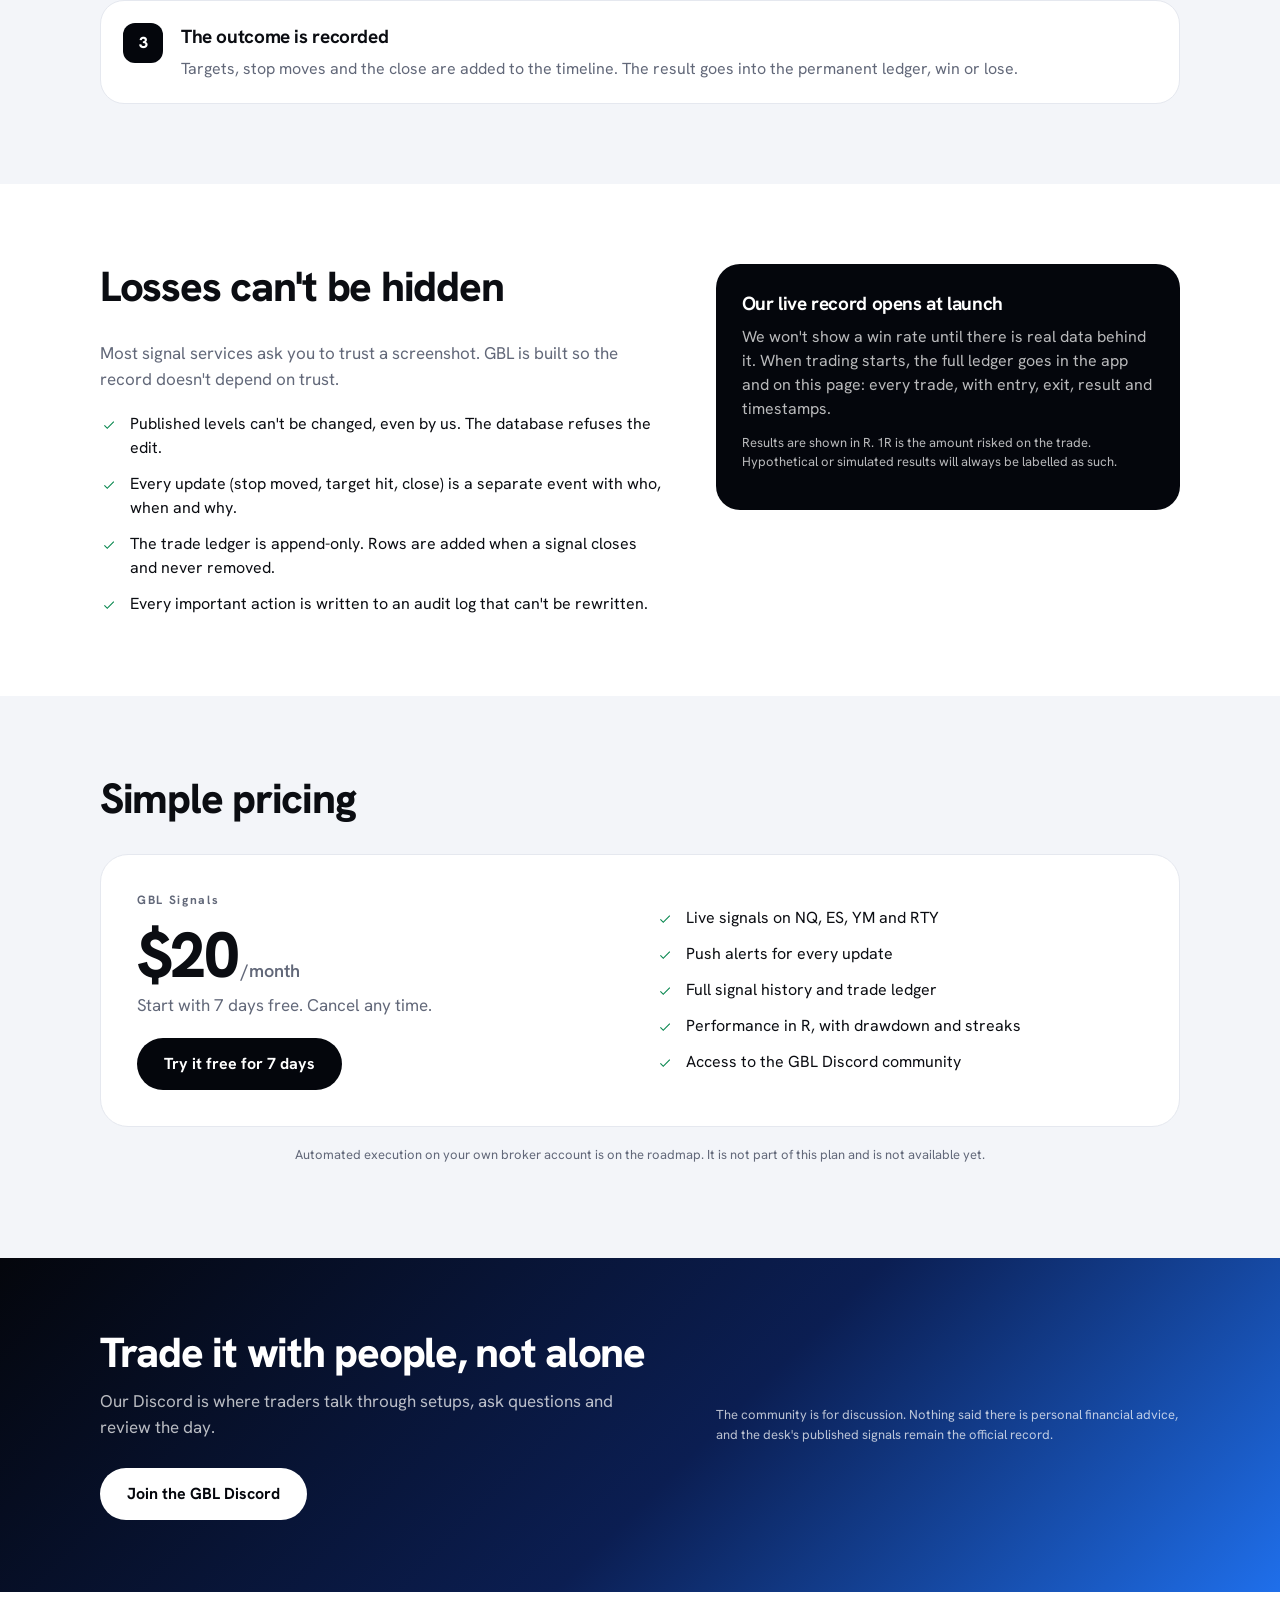
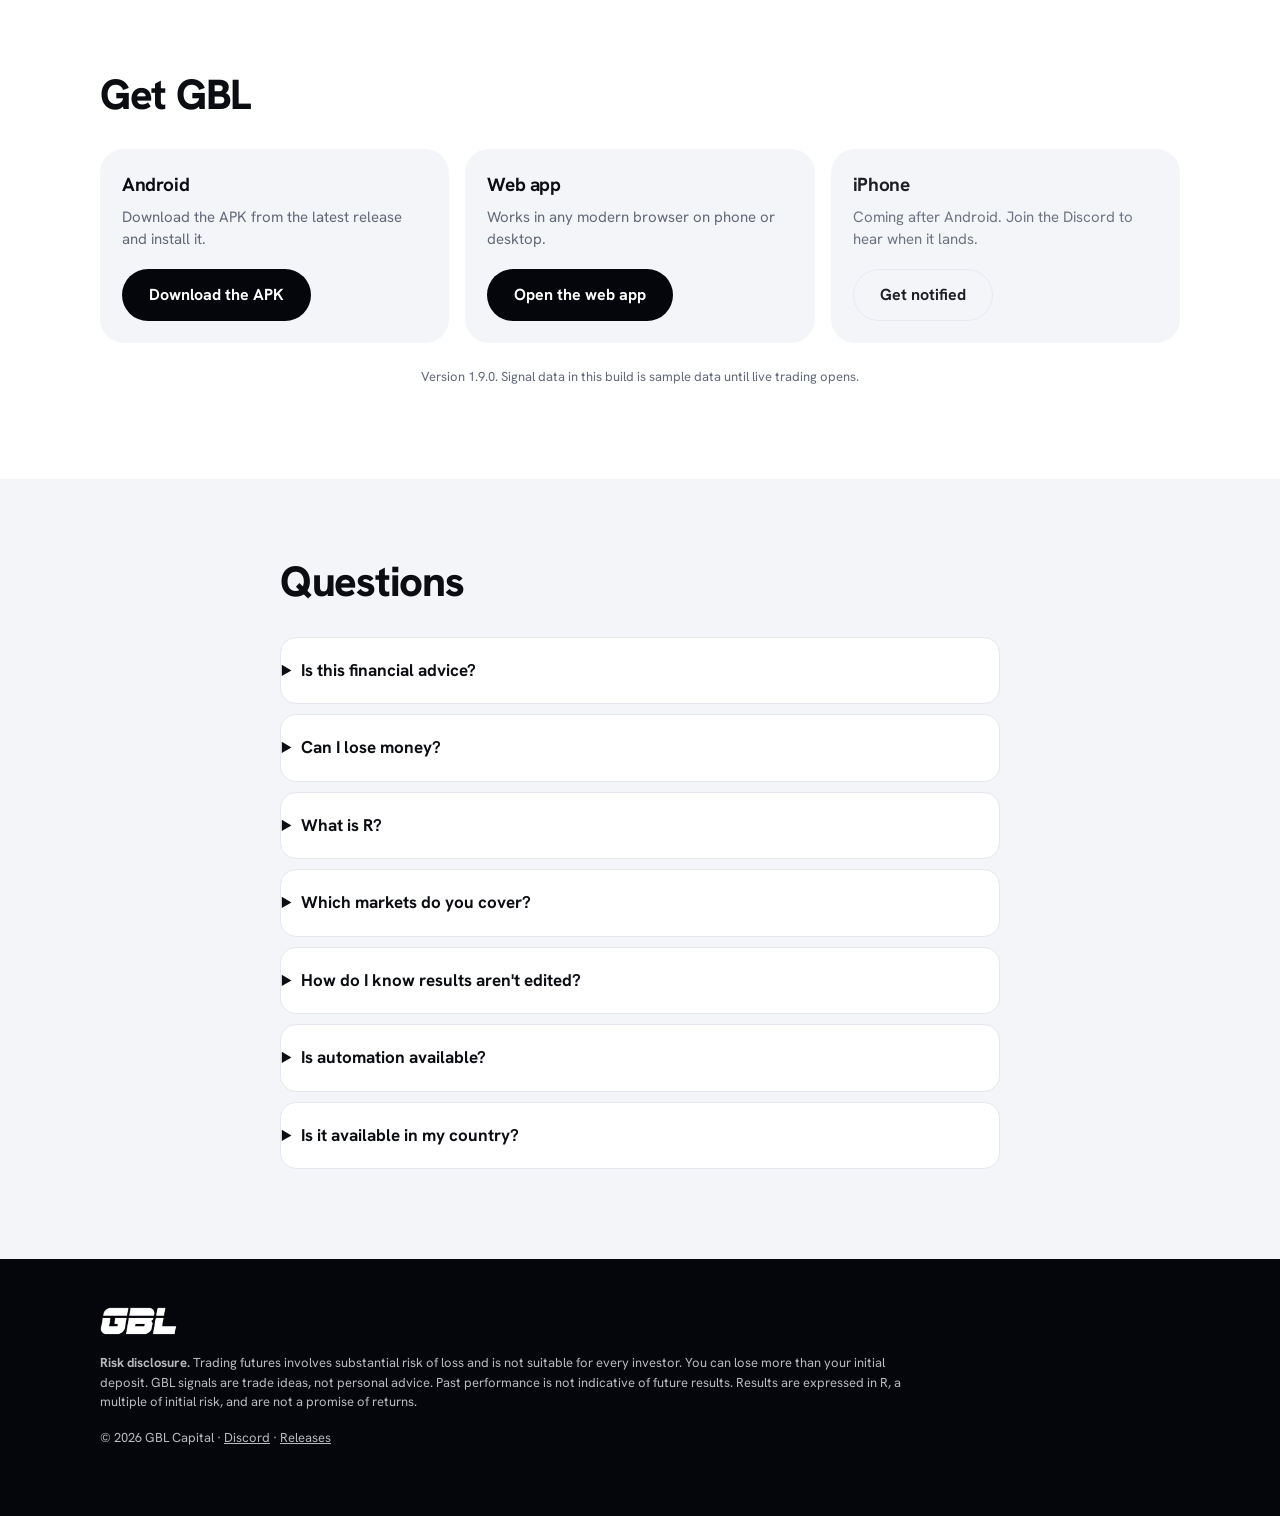
==== commit 3bec04fe: "Site and hosted web app: 1.9.0" ====
--- a/index.html
+++ b/index.html
@@ -18,7 +18,7 @@
 
   <header class="nav" role="banner">
     <div class="wrap nav-in">
-      <a class="brand" href="#top" aria-label="GBL Capital home"><img src="assets/gbl-logo.jpg" alt="GBL"></a>
+      <a class="brand" href="#top" aria-label="GBL Capital home"><img src="assets/gbl-logo.png" alt="GBL"></a>
       <nav aria-label="Main">
         <a href="#how">How it works</a>
         <a href="#record">The record</a>
@@ -40,12 +40,14 @@
           <h1>Futures signals.<br>Every result on the record.</h1>
           <p class="lead">Live trade ideas from the GBL desk, with the entry, stop and targets on your phone the moment they go out. Every signal is locked when published and every outcome is kept. Wins and losses.</p>
           <div class="cta">
-            <a class="btn btn-light" href="#download">Start 7-day free trial</a>
+            <a class="btn btn-light" href="#download">Try it free for 7 days</a>
             <a class="btn btn-ghost" href="https://discord.gg/n9jqnd6Rq" rel="noopener">Join the Discord</a>
           </div>
-          <p class="fine">Futures trading involves substantial risk of loss and is not suitable for everyone. Past performance is not indicative of future results.</p>
-        </div>
-
+          <p class="fine">Futures can lose you more than you put in. Past results do not predict future ones.</p>
+        </div>
+
+        <div class="hero-art">
+        <canvas class="gem" aria-hidden="true"></canvas>
         <div class="phone" role="img" aria-label="Sample GBL signal card: NQ long, entry 25,100, stop 25,080, first target 25,140">
           <div class="phone-top"><span class="dot-live"></span> Active</div>
           <div class="card-glass">
@@ -63,6 +65,7 @@
             <div><small>30 days</small><b class="pos">+25.50R</b></div>
           </div>
           <p class="sample">Sample data to show the layout. Not a real result.</p>
+        </div>
         </div>
       </div>
     </section>
@@ -134,7 +137,7 @@
             <p class="eyebrow dark">GBL Signals</p>
             <p class="amount">$20<span>/month</span></p>
             <p class="body">Start with 7 days free. Cancel any time.</p>
-            <a class="btn btn-dark" href="#download">Start 7-day free trial</a>
+            <a class="btn btn-dark" href="#download">Try it free for 7 days</a>
           </div>
           <ul class="checks">
             <li>Live signals on NQ, ES, YM and RTY</li>
@@ -179,7 +182,7 @@
             <a class="btn btn-outline" href="https://discord.gg/n9jqnd6Rq" rel="noopener">Get notified</a>
           </article>
         </div>
-        <p class="small center">Version 1.8.0. Signal data in this build is sample data until live trading opens.</p>
+        <p class="small center">Version 1.9.0. Signal data in this build is sample data until live trading opens.</p>
       </div>
     </section>
 
@@ -192,17 +195,18 @@
         <details><summary>Which markets do you cover?</summary><p>CME index futures: NQ (Nasdaq-100), ES (S&amp;P 500), YM (Dow) and RTY (Russell 2000).</p></details>
         <details><summary>How do I know results aren't edited?</summary><p>Published levels are locked at the database level, updates are separate timestamped events, and the ledger only ever grows. You can see the whole history in the app.</p></details>
         <details><summary>Is automation available?</summary><p>Not yet. It is planned, with paper trading first and strict risk limits. It is not included in the current plan.</p></details>
-        <details><summary>Is it available in my country?</summary><p>Availability depends on your country and local rules. The app checks your country when you sign up.</p></details>
+        <details><summary>Is it available in my country?</summary><p>Not everywhere yet. The app checks your country when you sign up. For now it is not open to people in the United States.</p></details>
       </div>
     </section>
   </main>
 
   <footer class="foot">
     <div class="wrap">
-      <span class="logo-crop"><img src="assets/gbl-logo.jpg" alt="GBL"></span>
+      <span class="logo-crop"><img src="assets/gbl-logo.png" alt="GBL"></span>
       <p class="risk"><strong>Risk disclosure.</strong> Trading futures involves substantial risk of loss and is not suitable for every investor. You can lose more than your initial deposit. GBL signals are trade ideas, not personal advice. Past performance is not indicative of future results. Results are expressed in R, a multiple of initial risk, and are not a promise of returns.</p>
       <p class="small">&copy; 2026 GBL Capital &middot; <a href="https://discord.gg/n9jqnd6Rq" rel="noopener">Discord</a> &middot; <a href="https://github.com/eddyndumia/gbl-capital-app/releases">Releases</a></p>
     </div>
   </footer>
+  <script src="assets/gem.js" defer></script>
 </body>
 </html>
--- a/styles.css
+++ b/styles.css
@@ -50,8 +50,8 @@
 /* ---------- nav */
 .nav { position: sticky; top: 0; z-index: 50; background: rgba(4, 6, 12, 0.94); backdrop-filter: blur(14px); border-bottom: 1px solid rgba(255, 255, 255, 0.08); }
 .nav-in { display: flex; align-items: center; gap: 24px; height: 64px; }
-.brand, .logo-crop { display: block; width: 80px; height: 28px; overflow: hidden; position: relative; }
-.brand img, .logo-crop img { position: absolute; width: 105px; height: 105px; left: -13px; top: -37px; max-width: none; mix-blend-mode: screen; }
+.brand, .logo-crop { display: block; height: 28px; }
+.brand img, .logo-crop img { display: block; height: 28px; width: auto; }
 .nav nav { display: flex; gap: 22px; margin-left: auto; }
 .nav nav a { text-decoration: none; color: var(--on-dark-2); font-weight: 600; font-size: 14px; padding: 12px 2px; }
 .nav nav a:hover { color: var(--on-dark); }
@@ -149,3 +149,8 @@
 .risk { max-width: 820px; font-size: 13px; margin: 0 0 16px; }
 .foot .small { color: var(--on-dark-2); }
 .foot a { text-decoration-thickness: 1px; }
+
+/* the 3D diamond floats over the corner of the phone */
+.hero-art { position: relative; justify-self: center; }
+.gem { position: absolute; right: -70px; top: -96px; width: 230px; height: 230px; pointer-events: none; z-index: 2; }
+@media (max-width: 900px) { .hero-art { margin-top: 70px; } .gem { right: -10px; top: -110px; width: 200px; height: 200px; } }
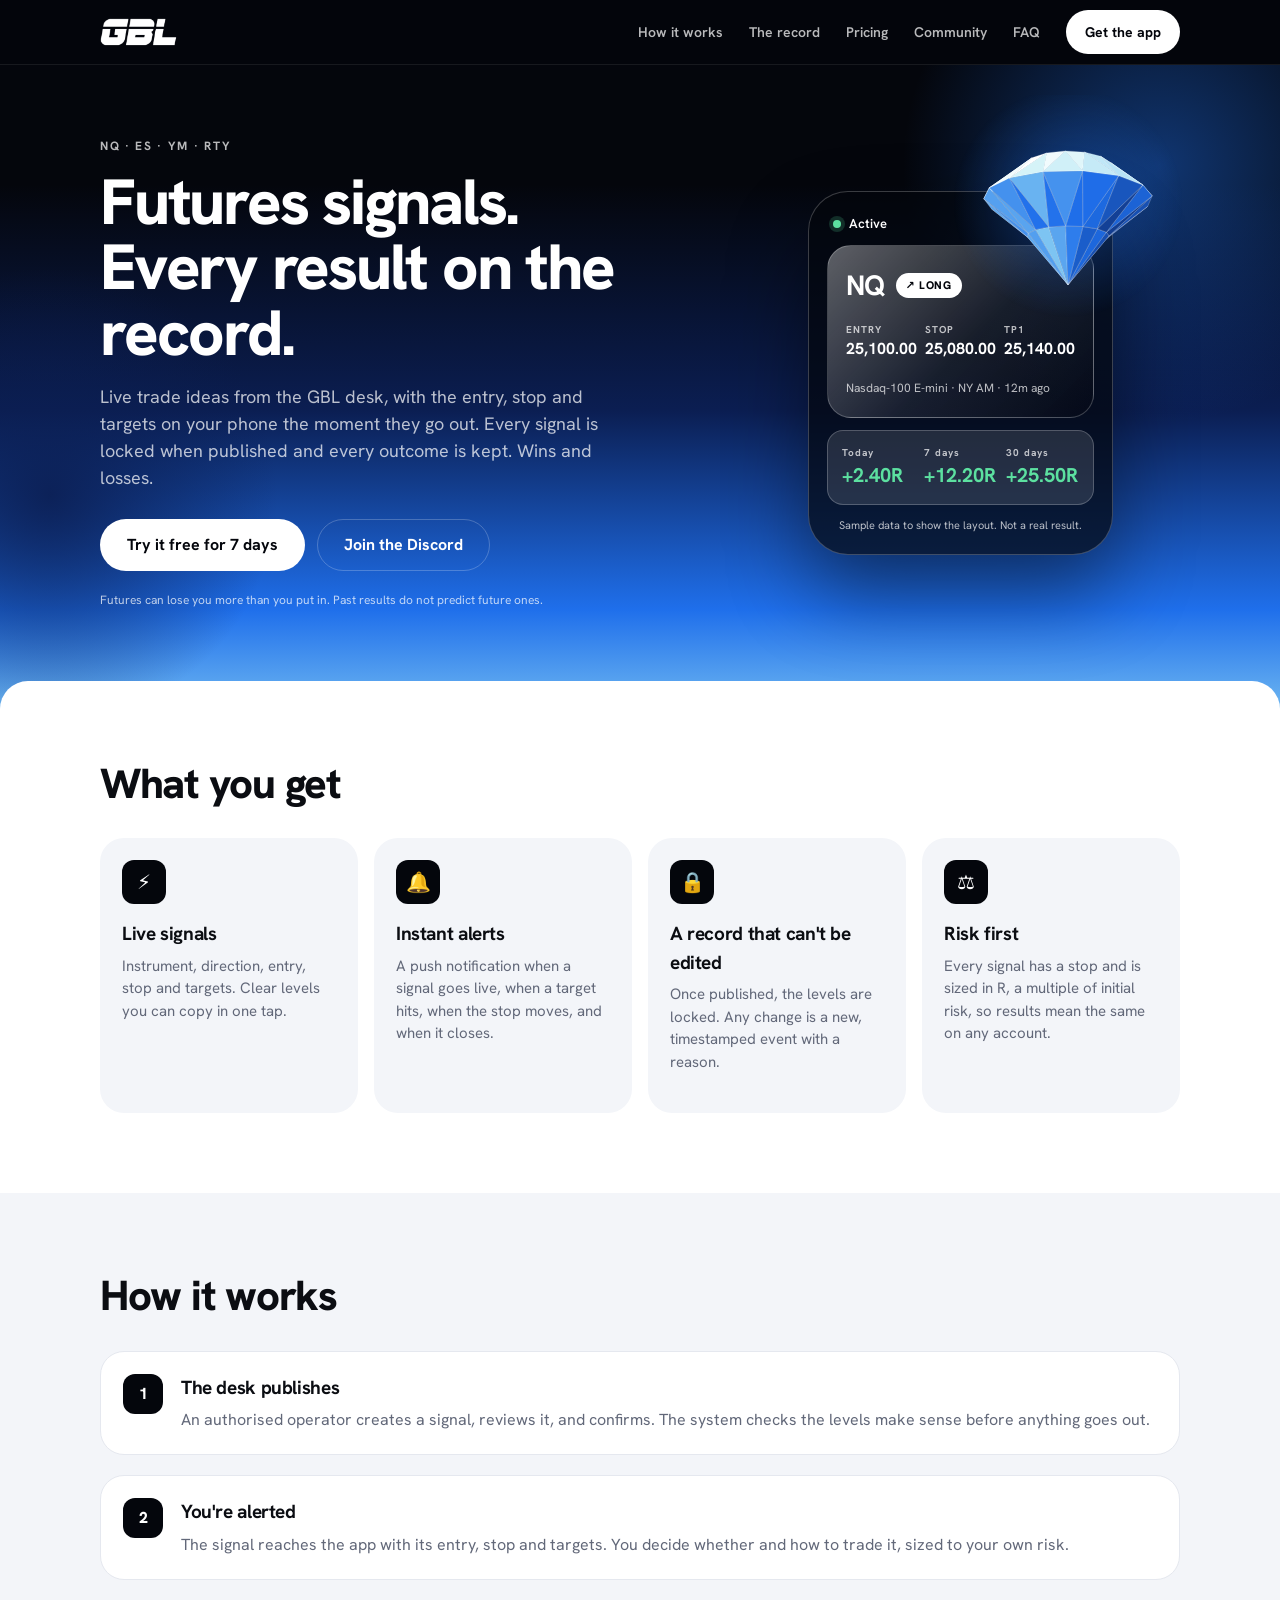
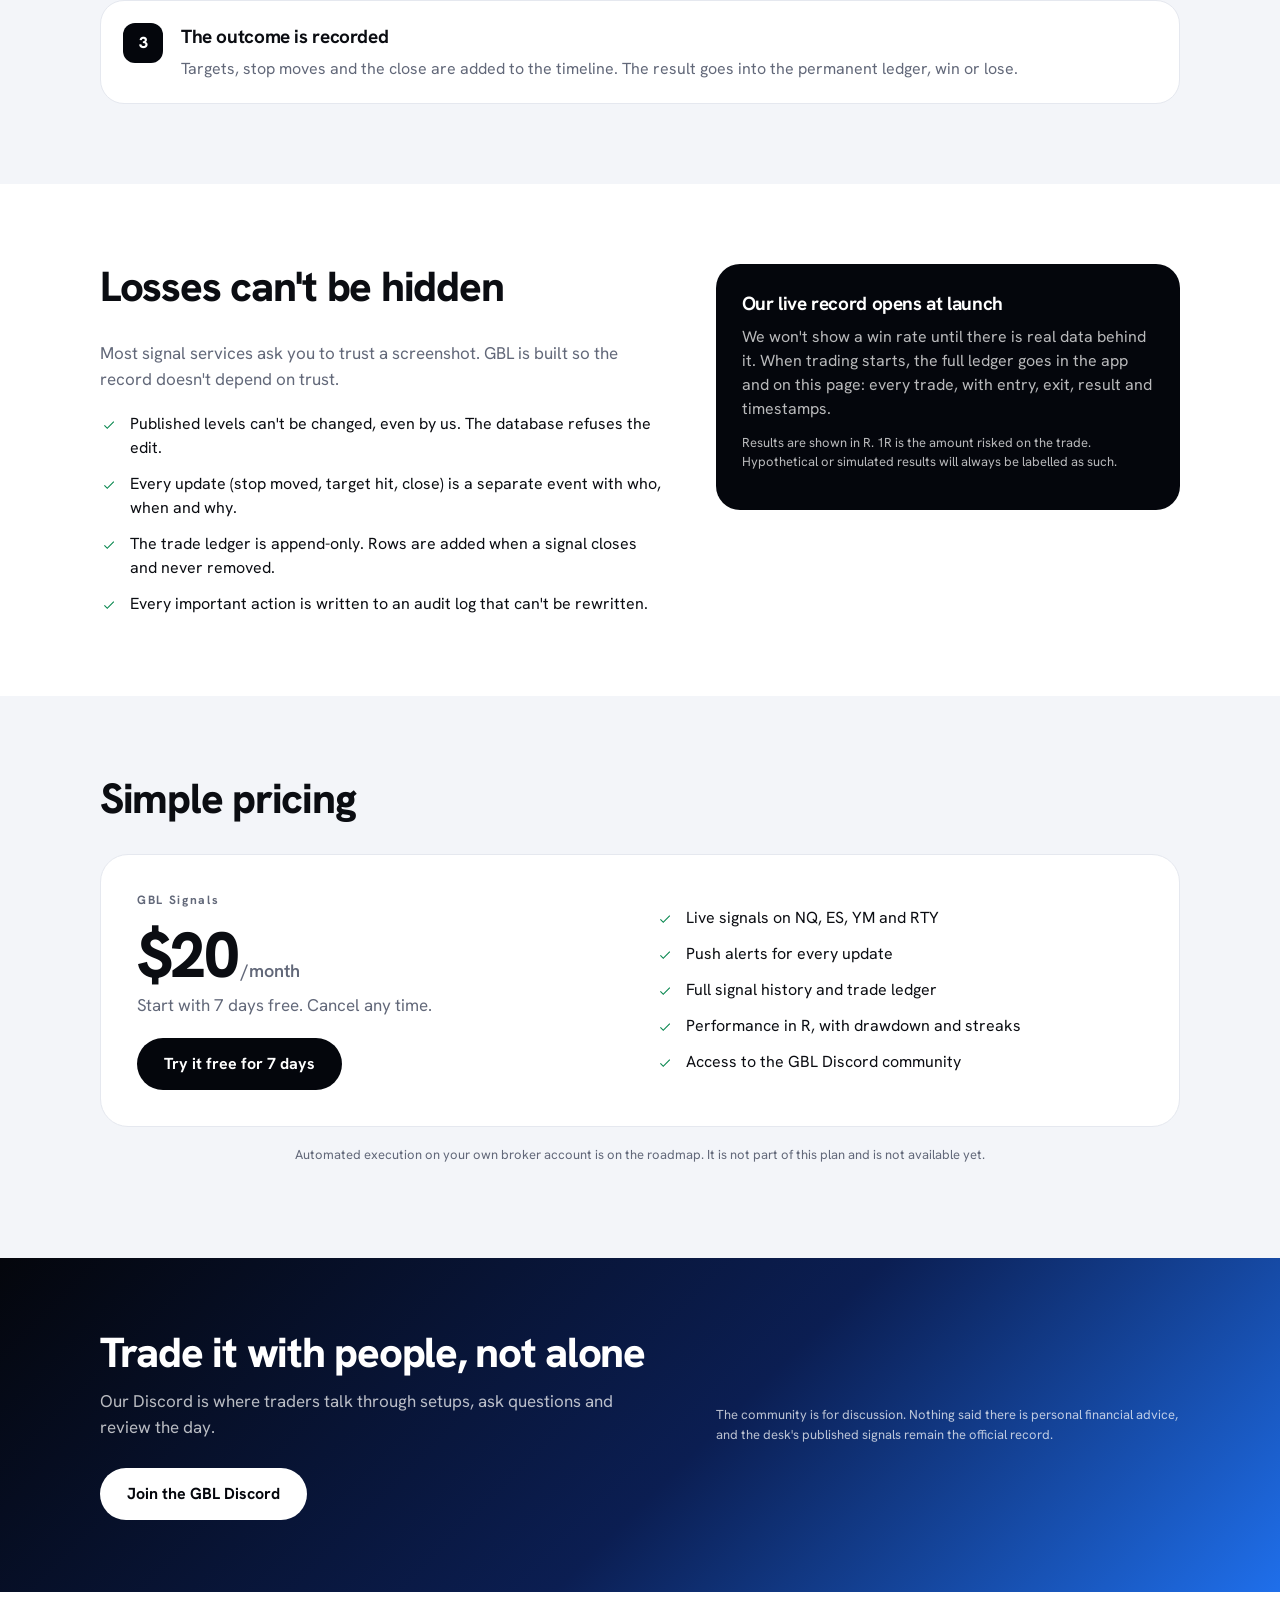
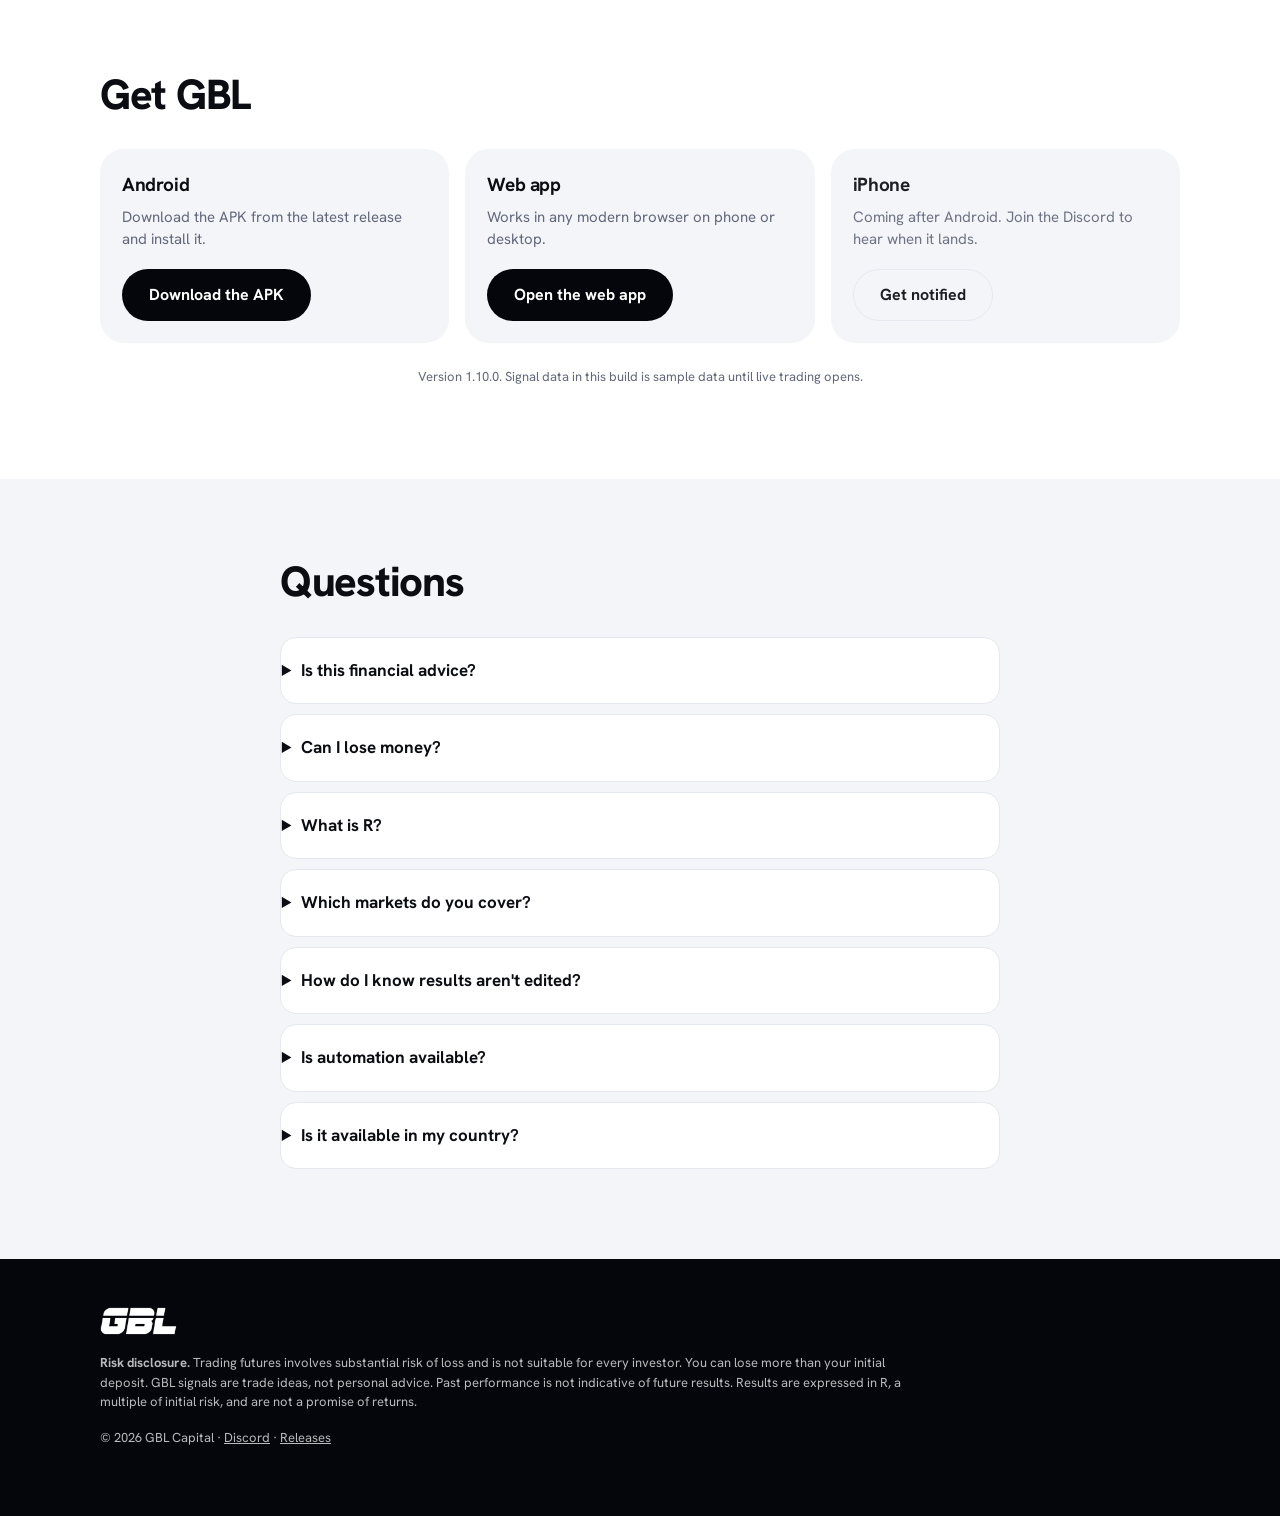
==== commit eb5708ec: "Site and hosted web app: 1.10.0" ====
--- a/index.html
+++ b/index.html
@@ -182,7 +182,7 @@
             <a class="btn btn-outline" href="https://discord.gg/n9jqnd6Rq" rel="noopener">Get notified</a>
           </article>
         </div>
-        <p class="small center">Version 1.9.0. Signal data in this build is sample data until live trading opens.</p>
+        <p class="small center">Version 1.10.0. Signal data in this build is sample data until live trading opens.</p>
       </div>
     </section>
 
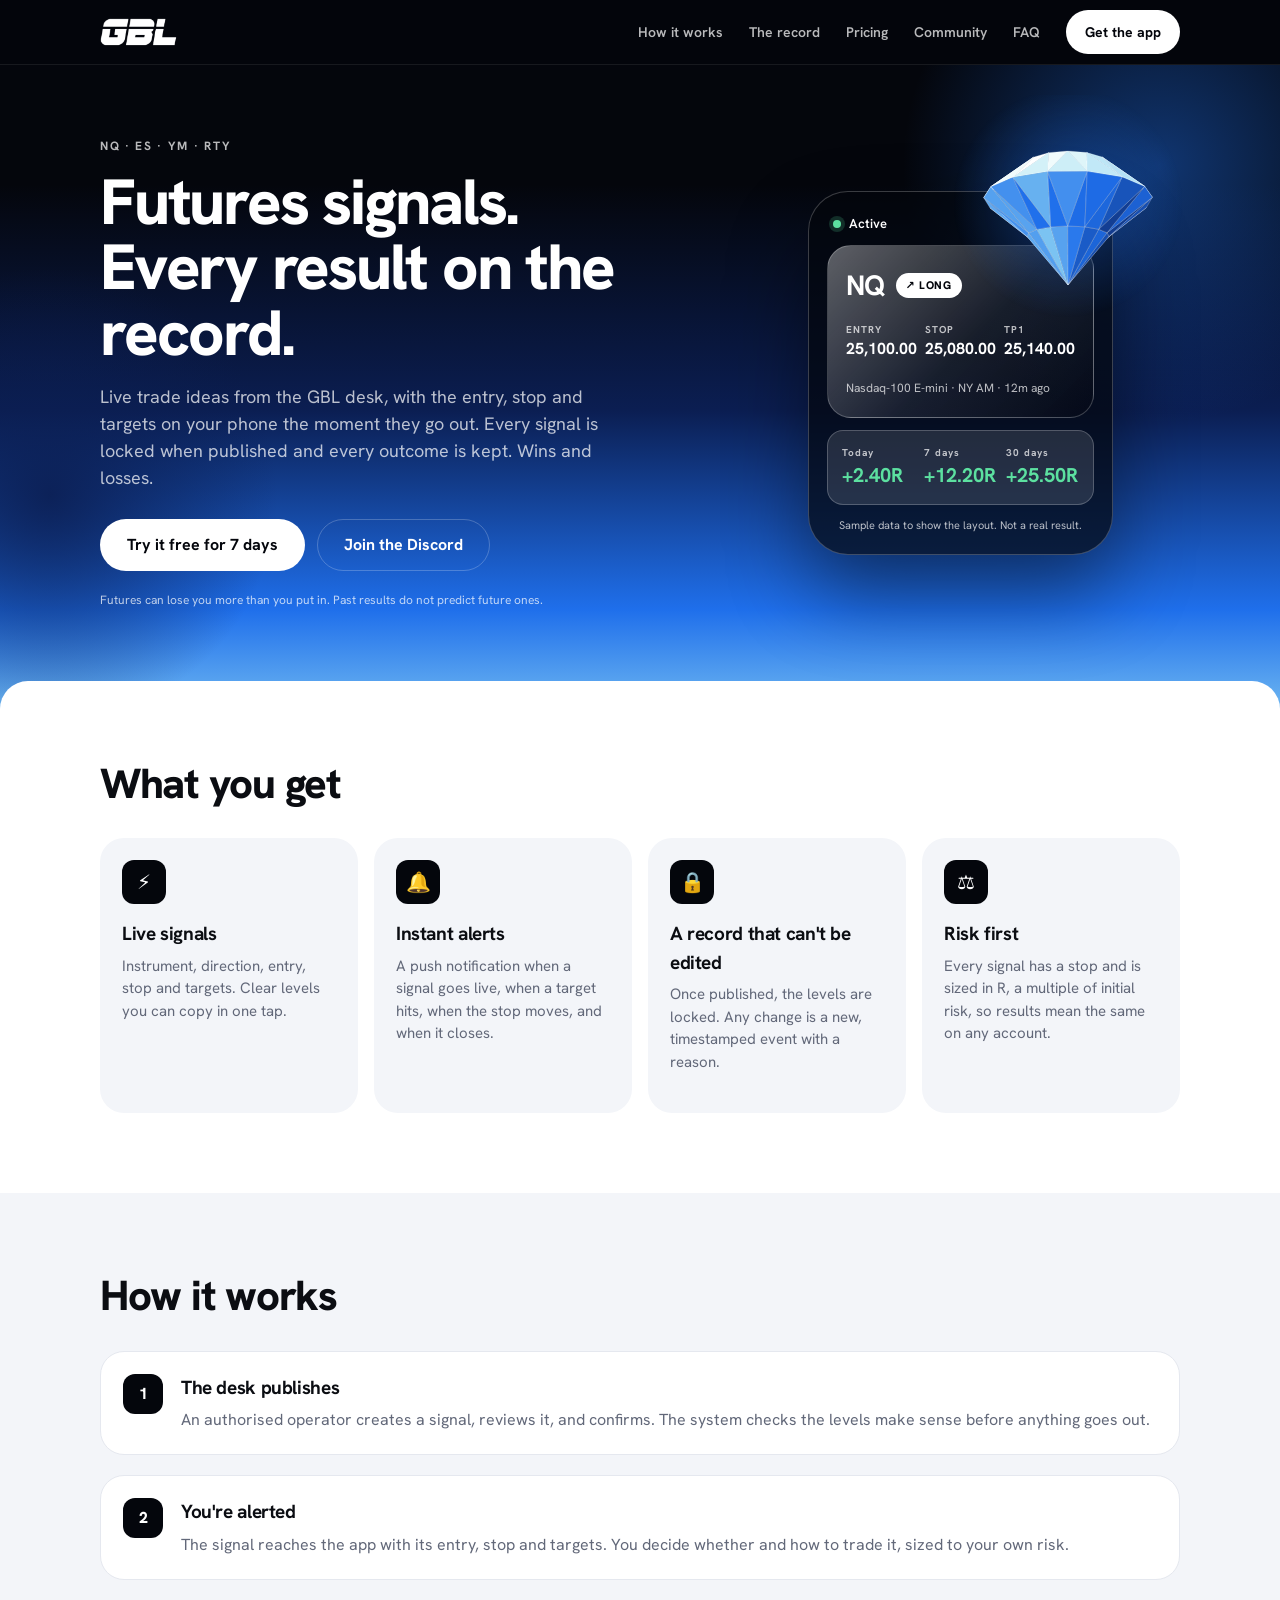
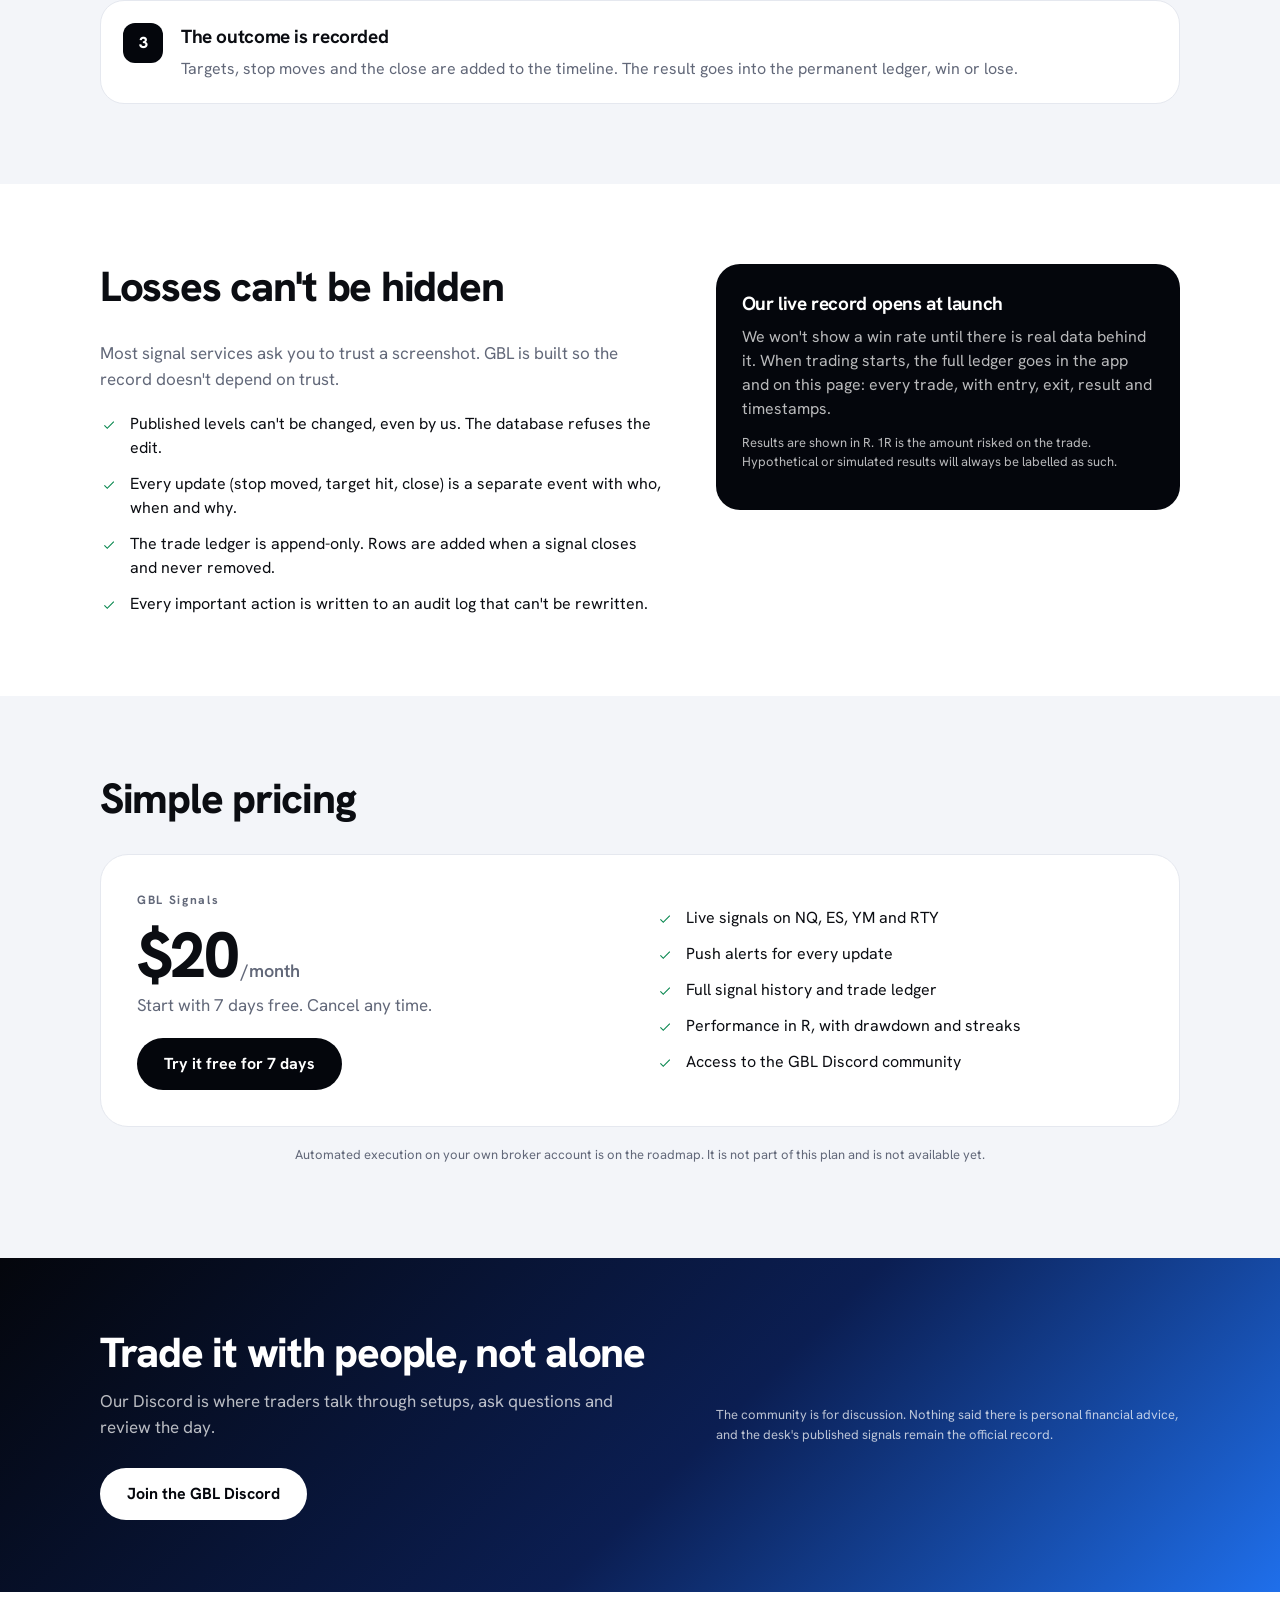
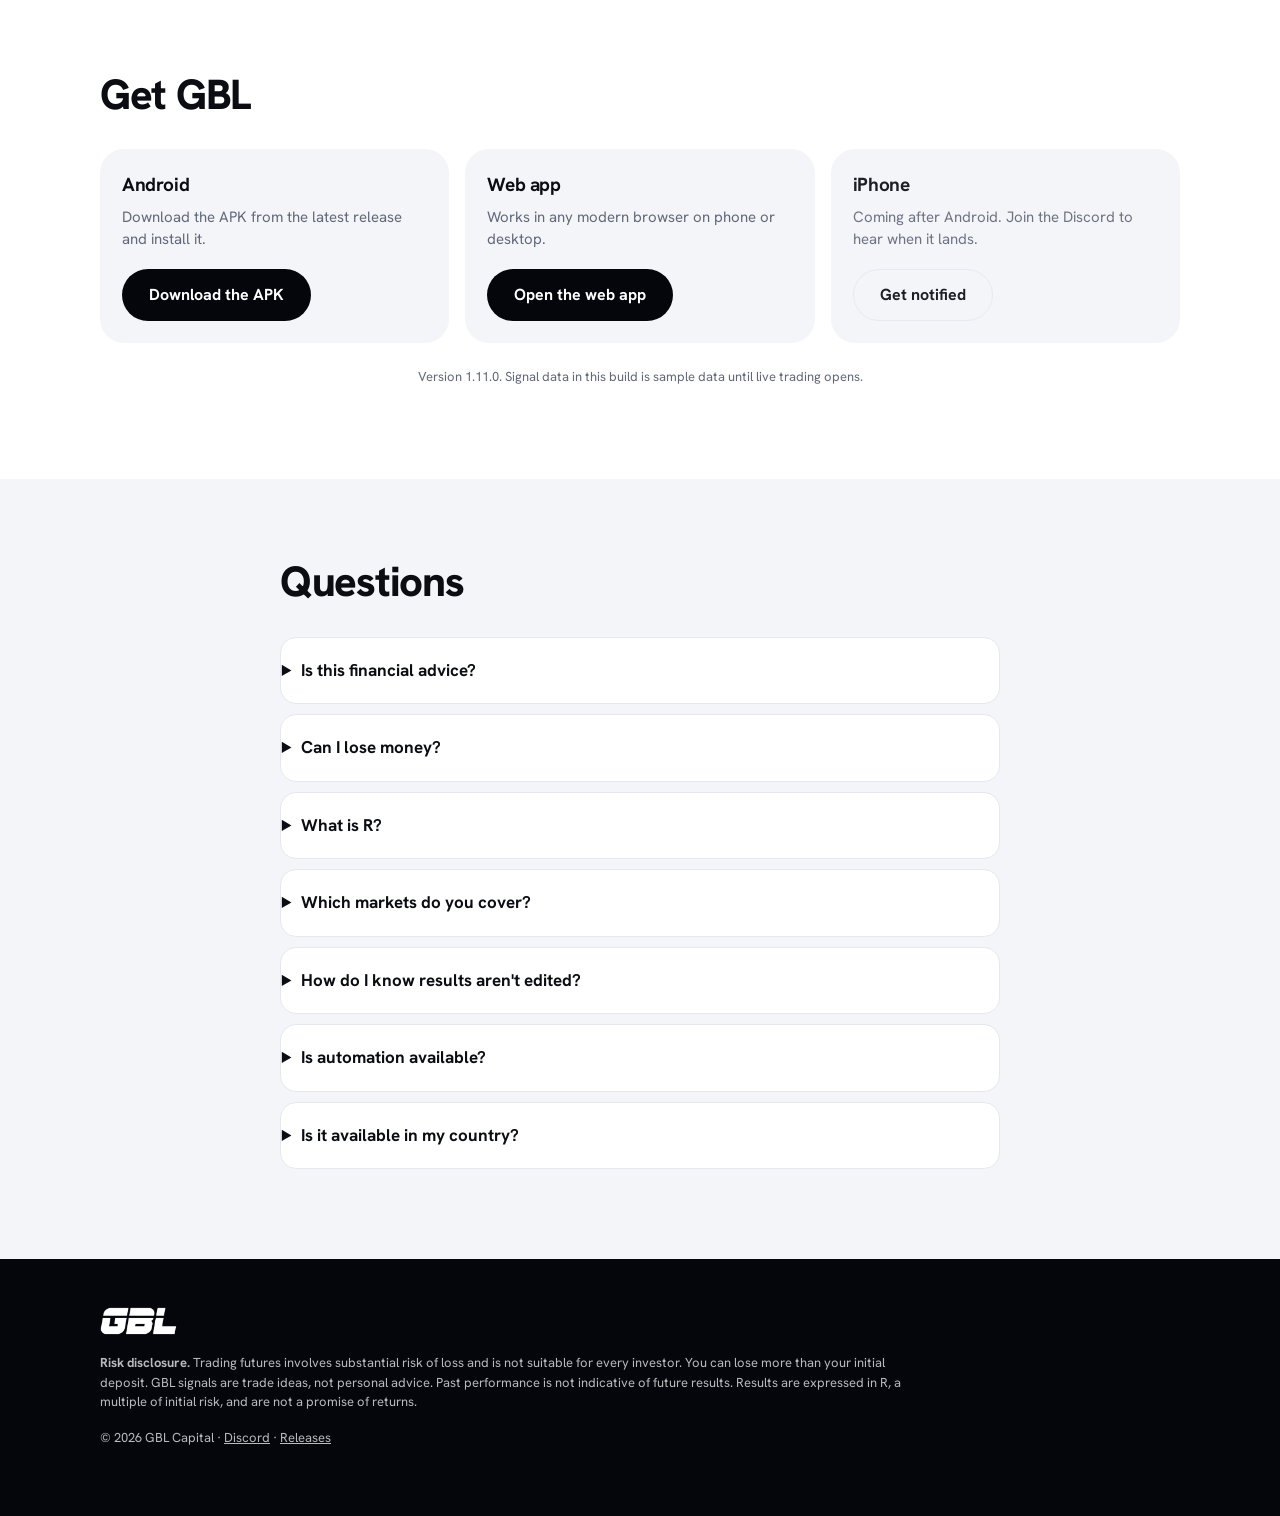
==== commit 3d8a74b1: "Site and hosted web app: 1.11.0" ====
--- a/index.html
+++ b/index.html
@@ -182,7 +182,7 @@
             <a class="btn btn-outline" href="https://discord.gg/n9jqnd6Rq" rel="noopener">Get notified</a>
           </article>
         </div>
-        <p class="small center">Version 1.10.0. Signal data in this build is sample data until live trading opens.</p>
+        <p class="small center">Version 1.11.0. Signal data in this build is sample data until live trading opens.</p>
       </div>
     </section>
 
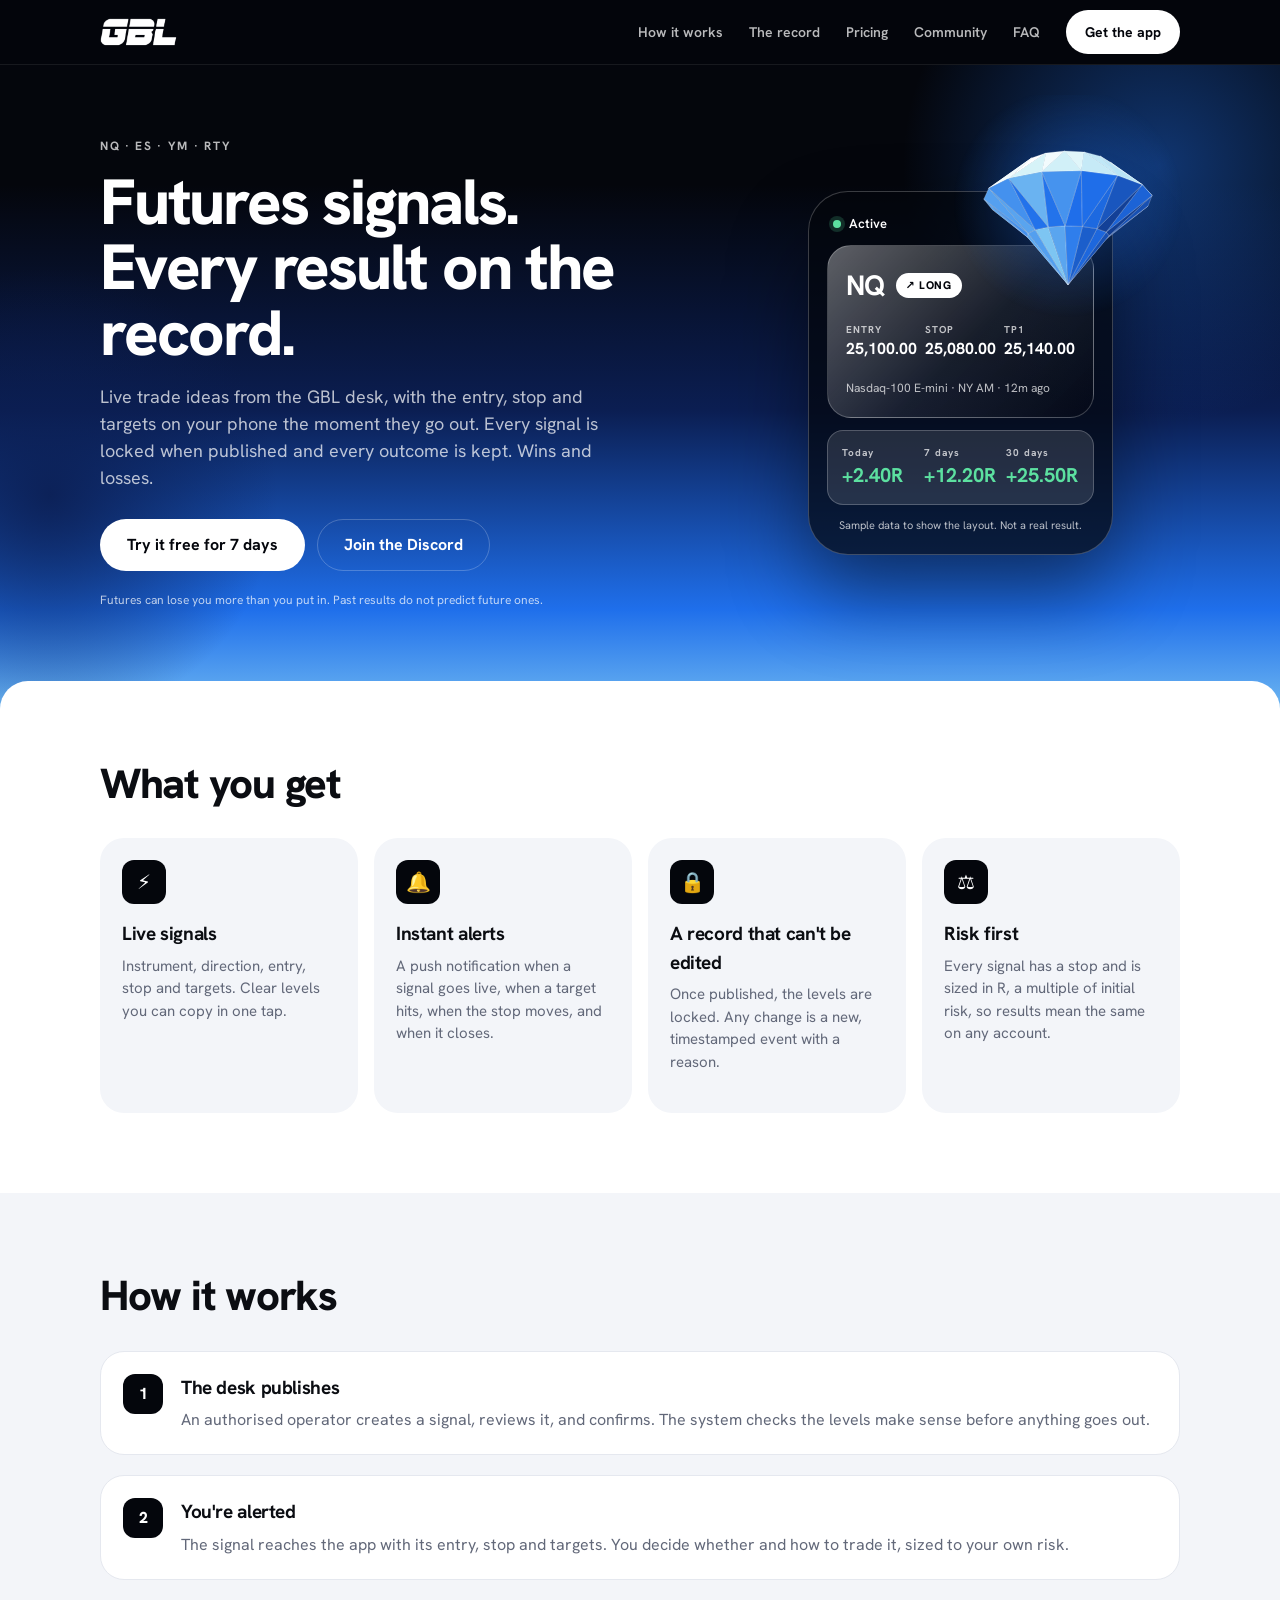
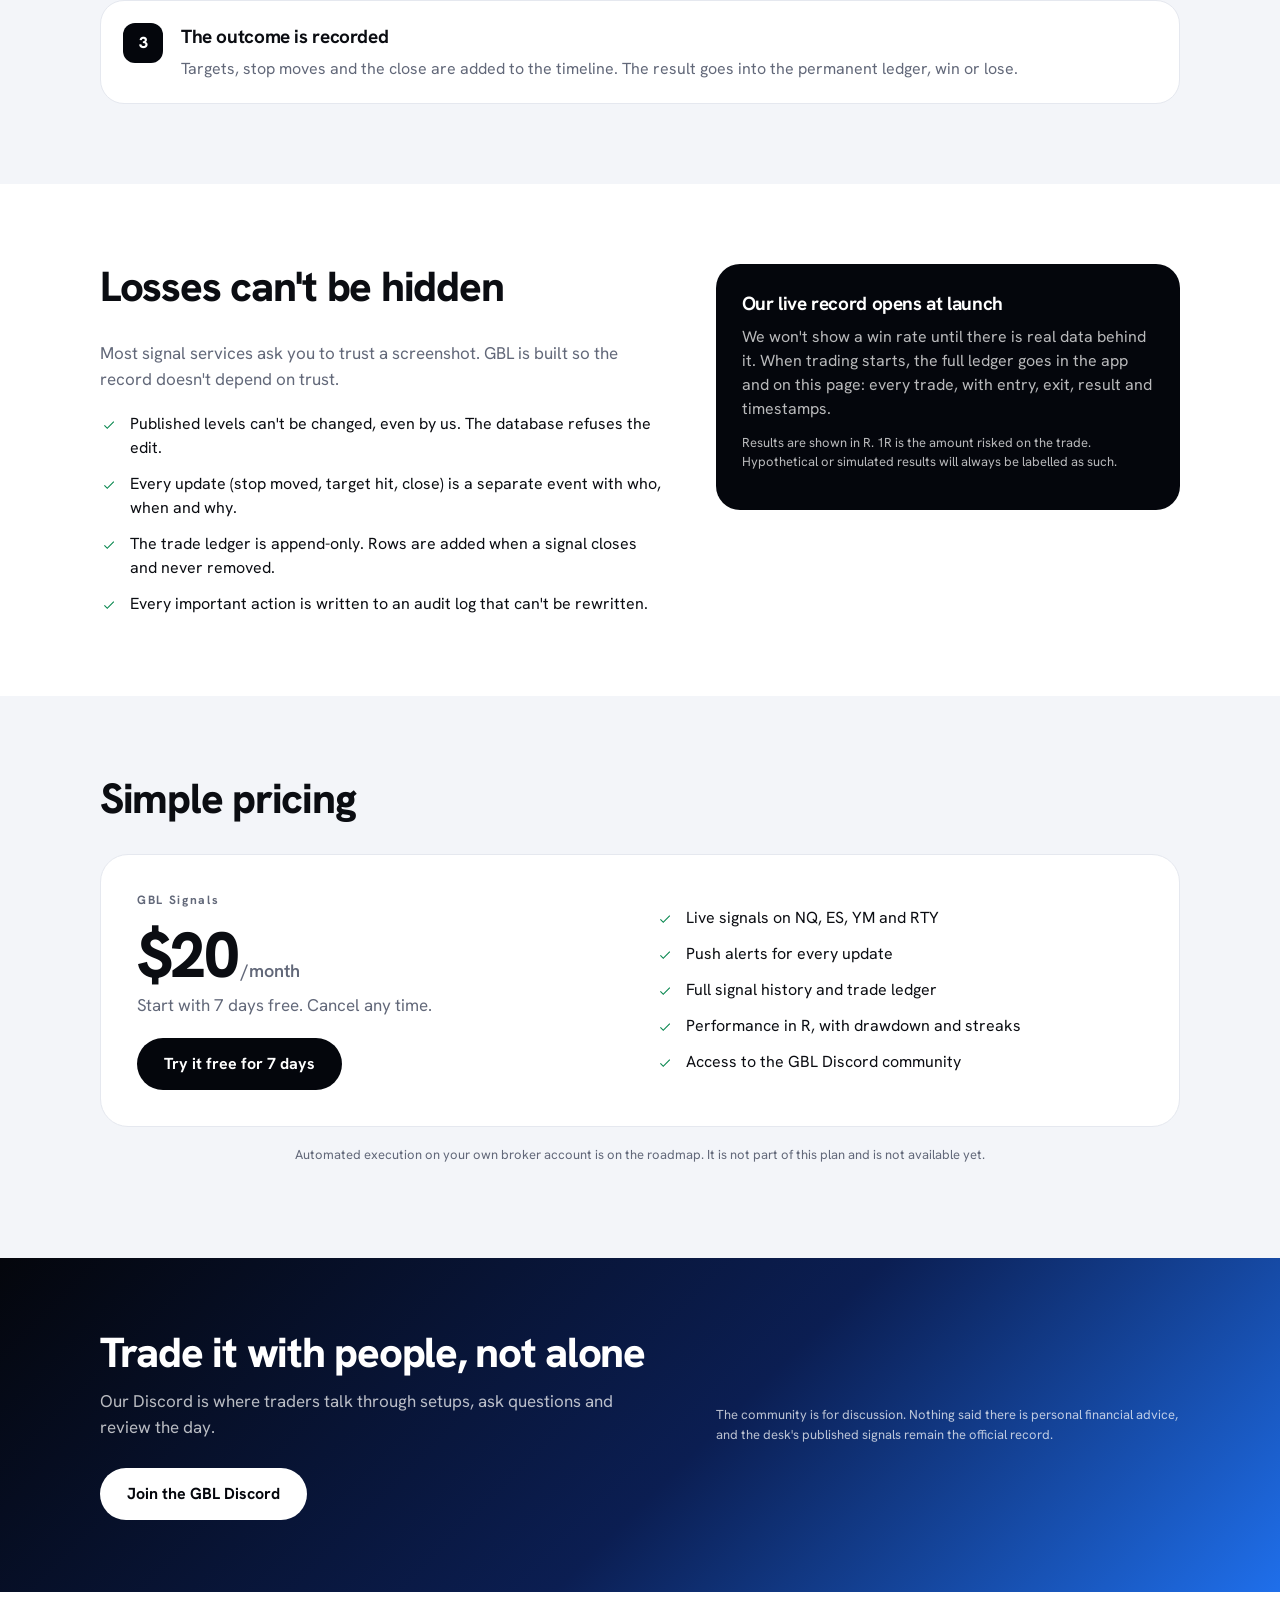
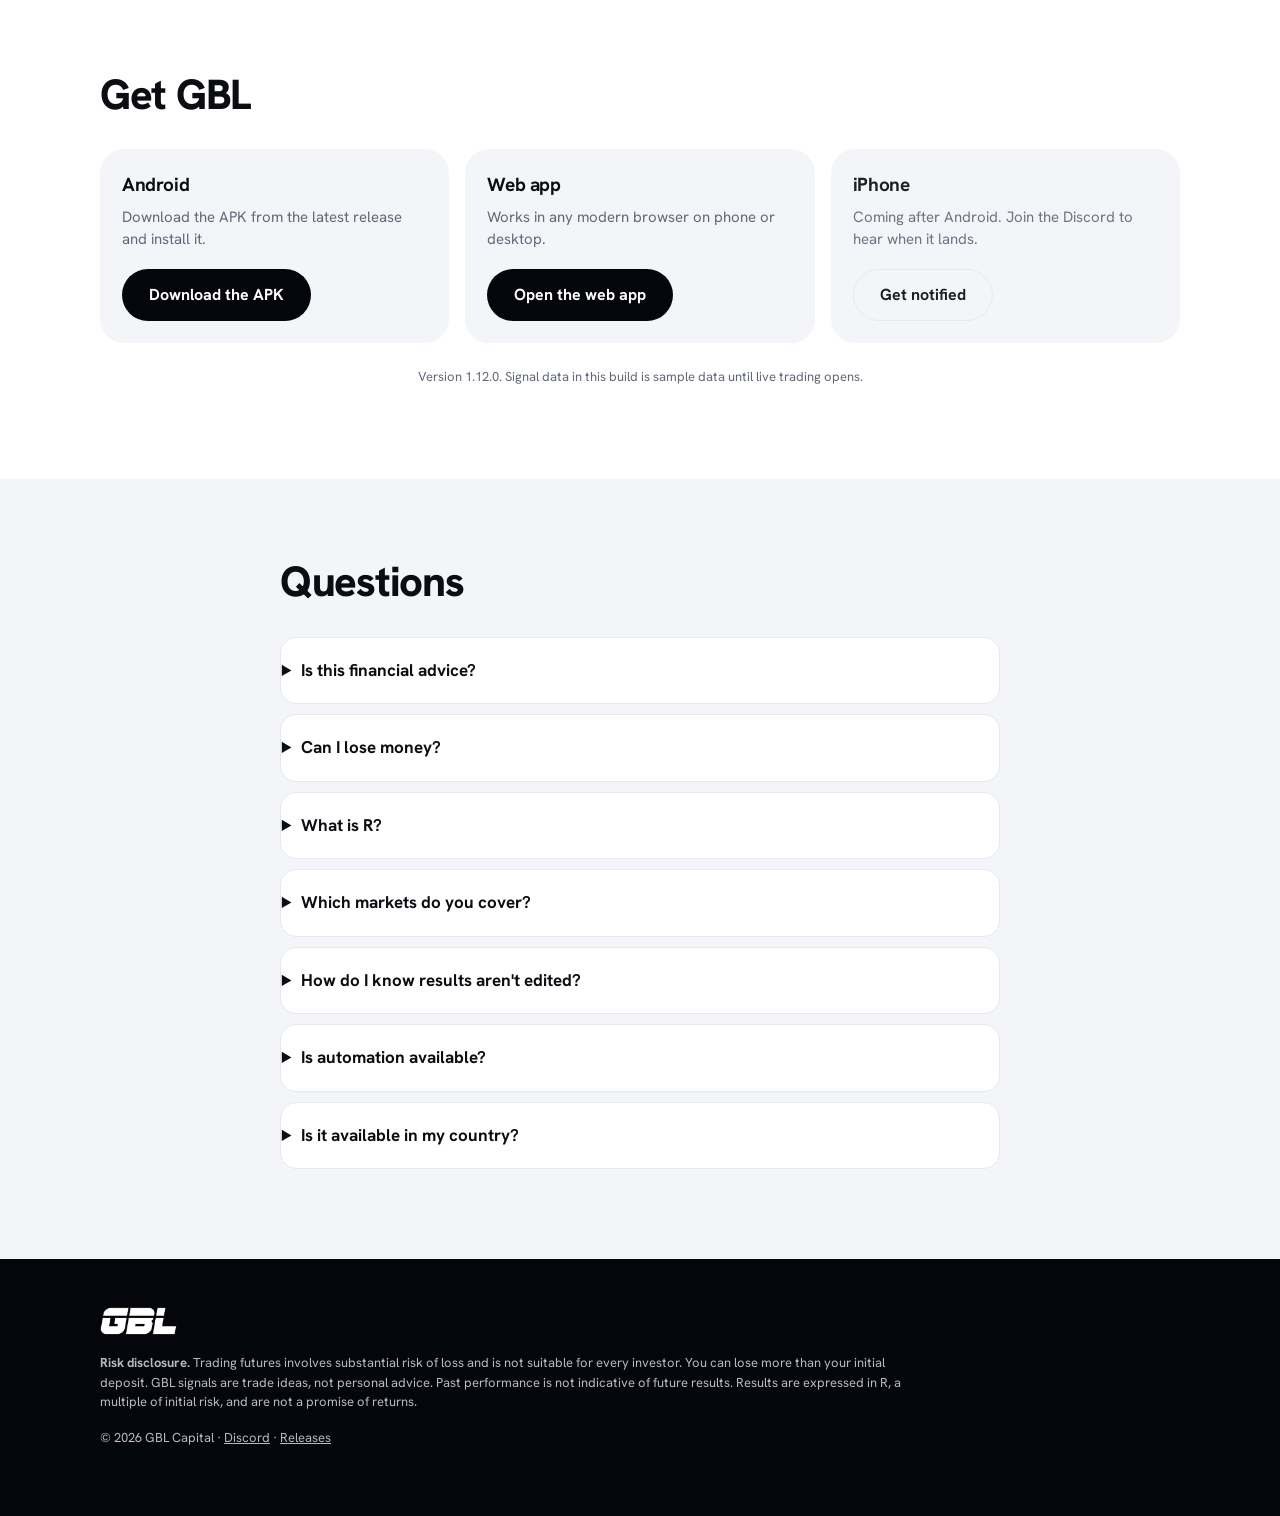
==== commit ebb22c46: "Site and hosted web app: 1.12.0" ====
--- a/index.html
+++ b/index.html
@@ -182,7 +182,7 @@
             <a class="btn btn-outline" href="https://discord.gg/n9jqnd6Rq" rel="noopener">Get notified</a>
           </article>
         </div>
-        <p class="small center">Version 1.11.0. Signal data in this build is sample data until live trading opens.</p>
+        <p class="small center">Version 1.12.0. Signal data in this build is sample data until live trading opens.</p>
       </div>
     </section>
 
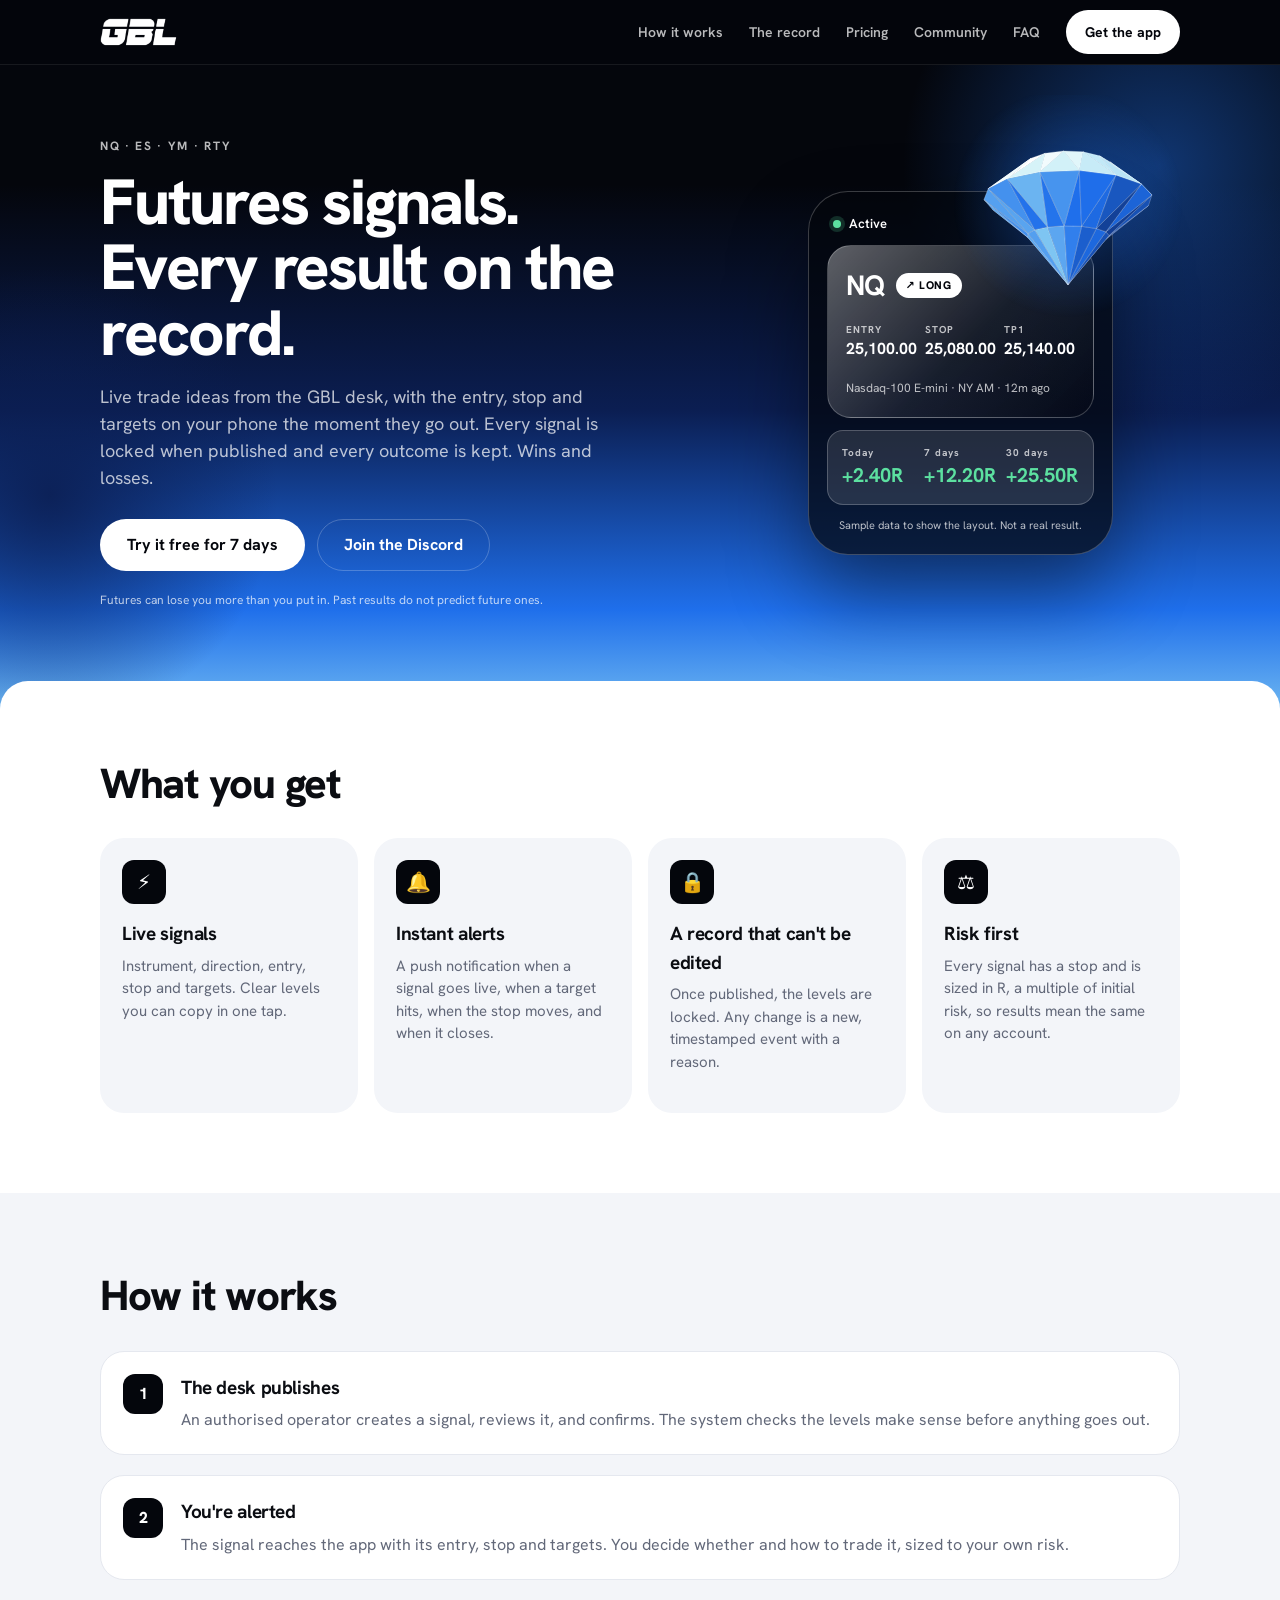
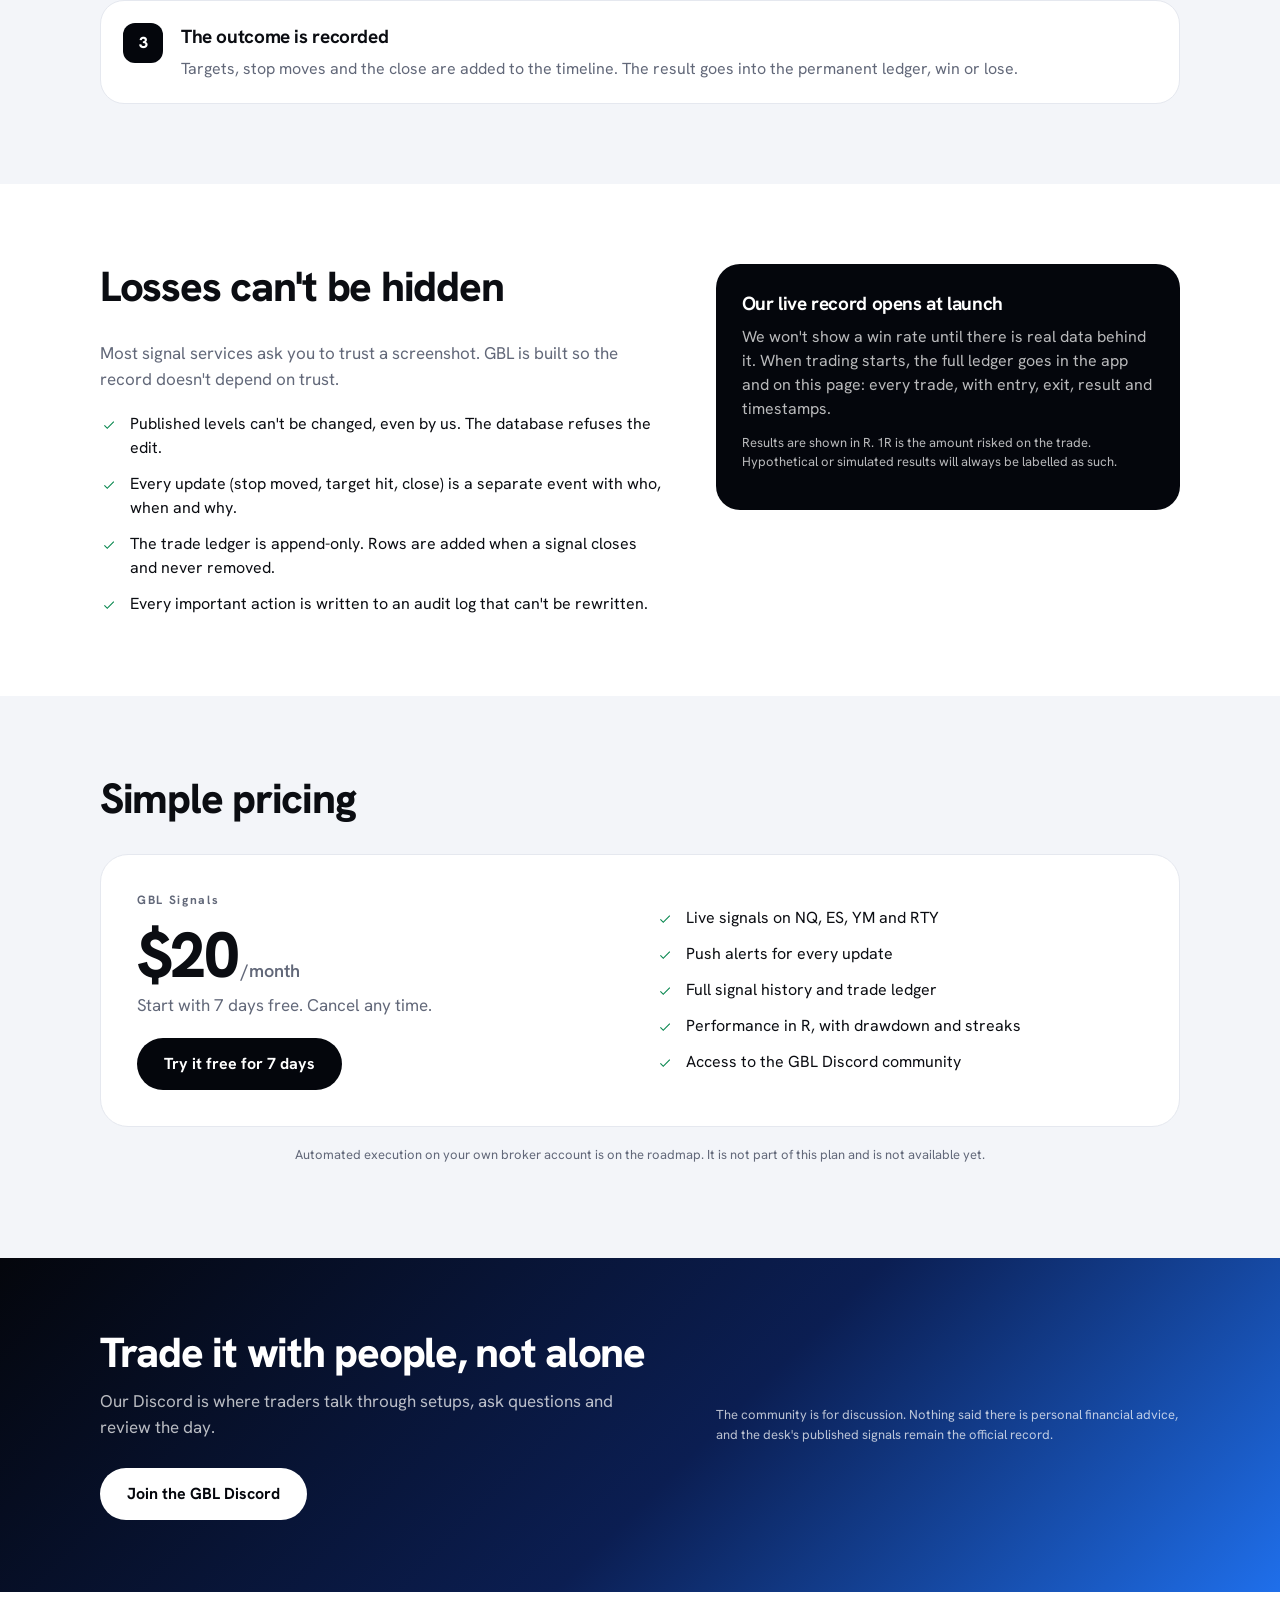
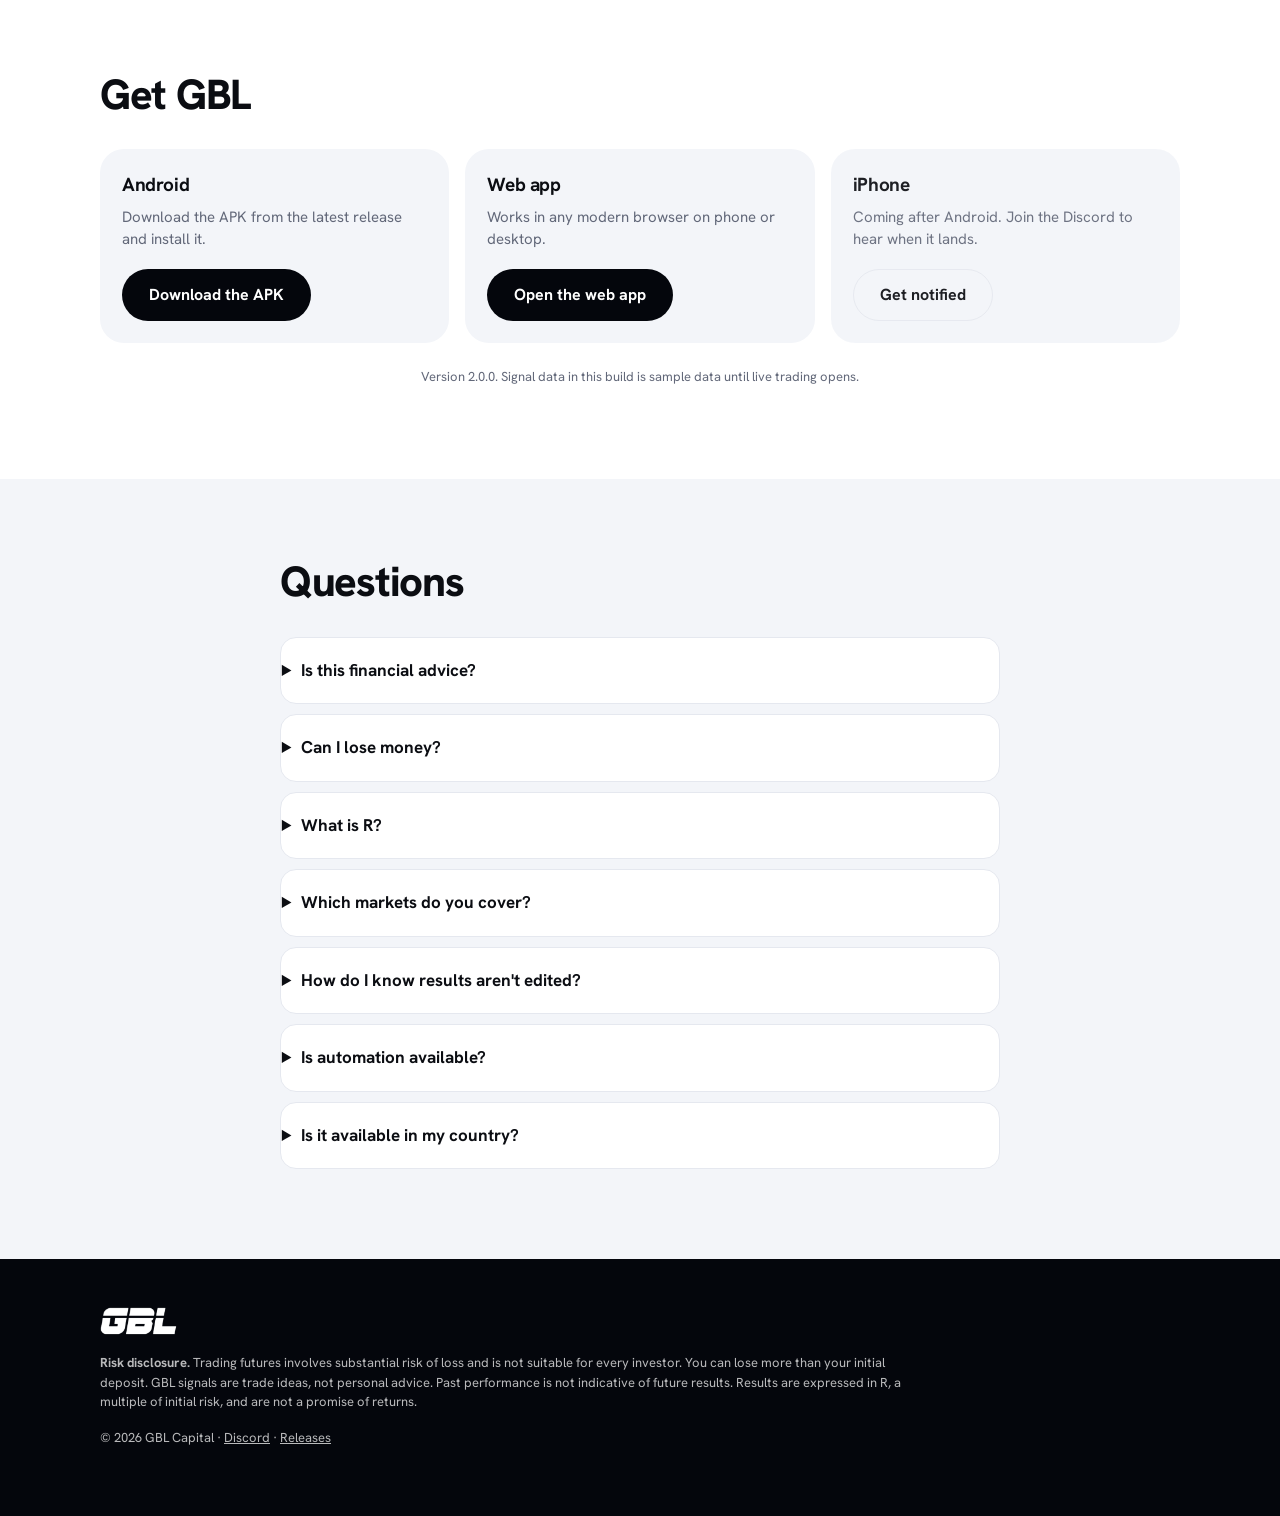
==== commit aee729a0: "Site and hosted web app: 2.0.0" ====
--- a/index.html
+++ b/index.html
@@ -182,7 +182,7 @@
             <a class="btn btn-outline" href="https://discord.gg/n9jqnd6Rq" rel="noopener">Get notified</a>
           </article>
         </div>
-        <p class="small center">Version 1.12.0. Signal data in this build is sample data until live trading opens.</p>
+        <p class="small center">Version 2.0.0. Signal data in this build is sample data until live trading opens.</p>
       </div>
     </section>
 
